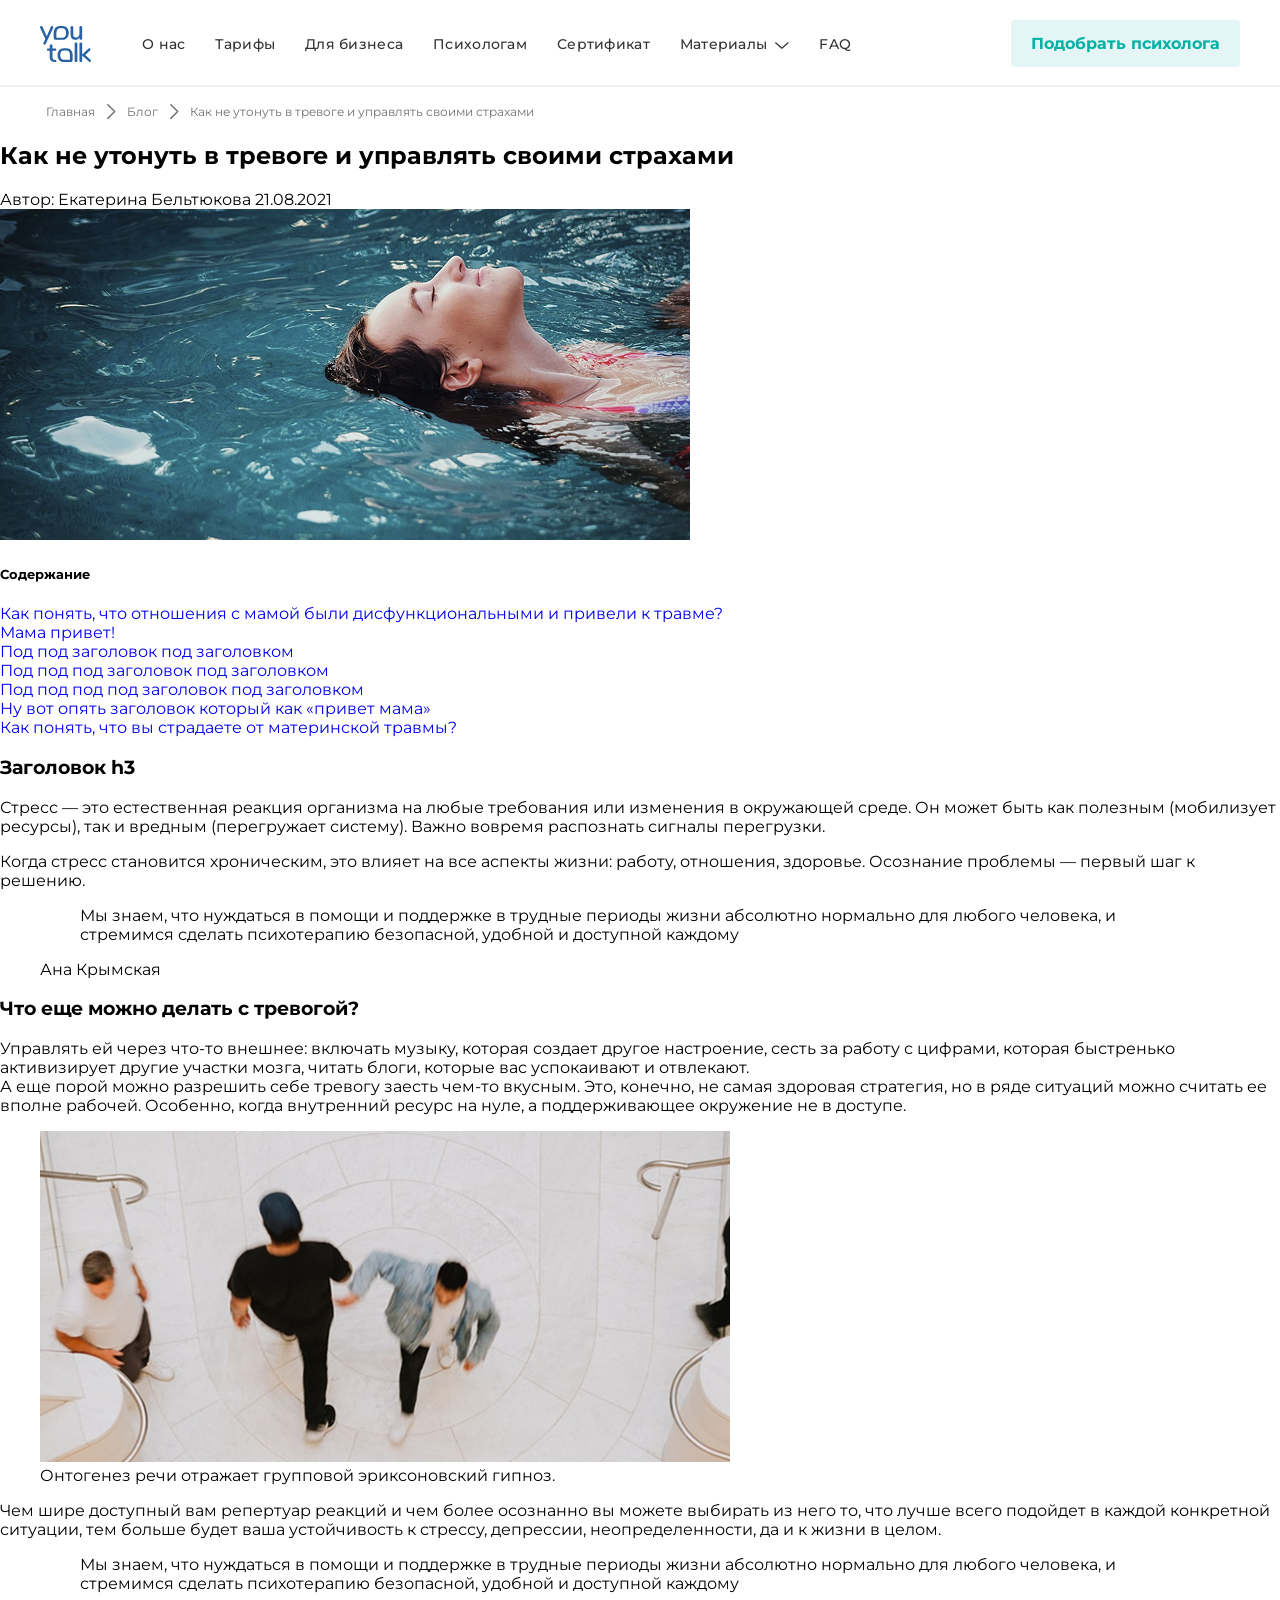
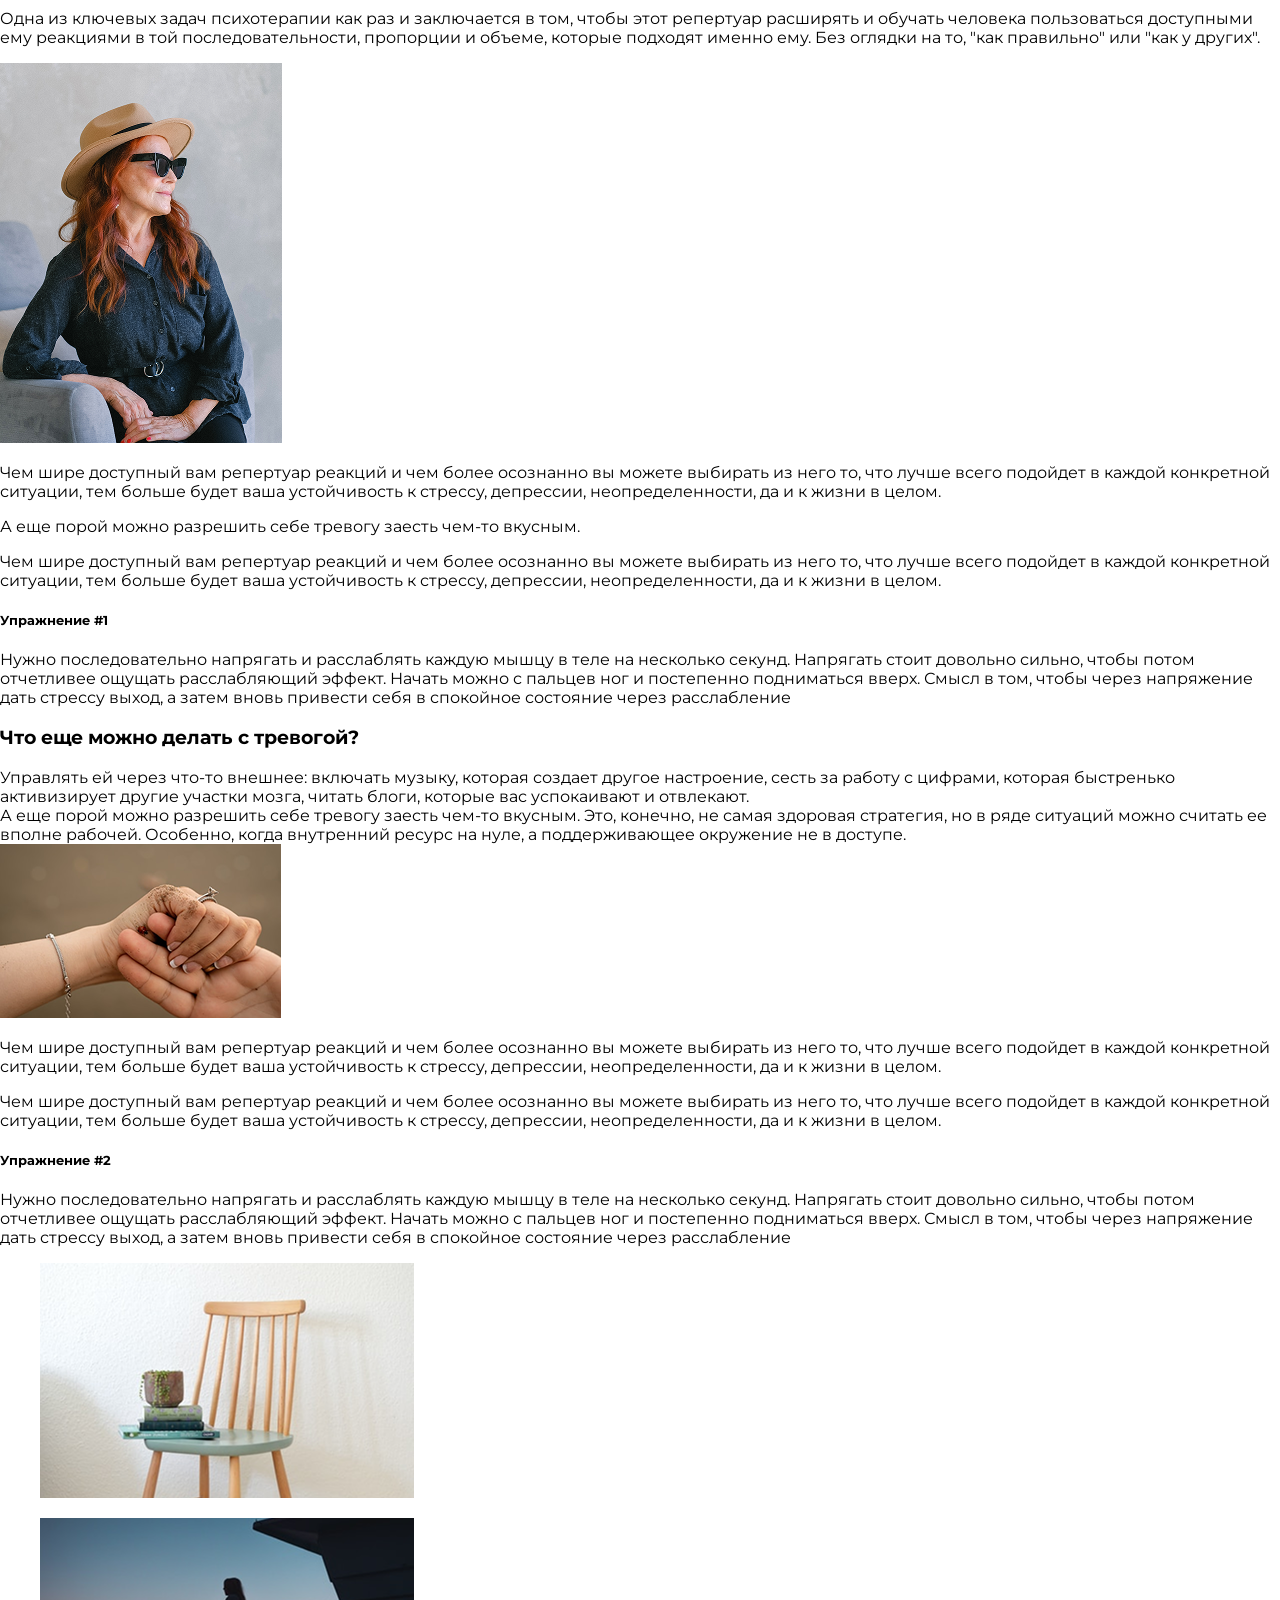
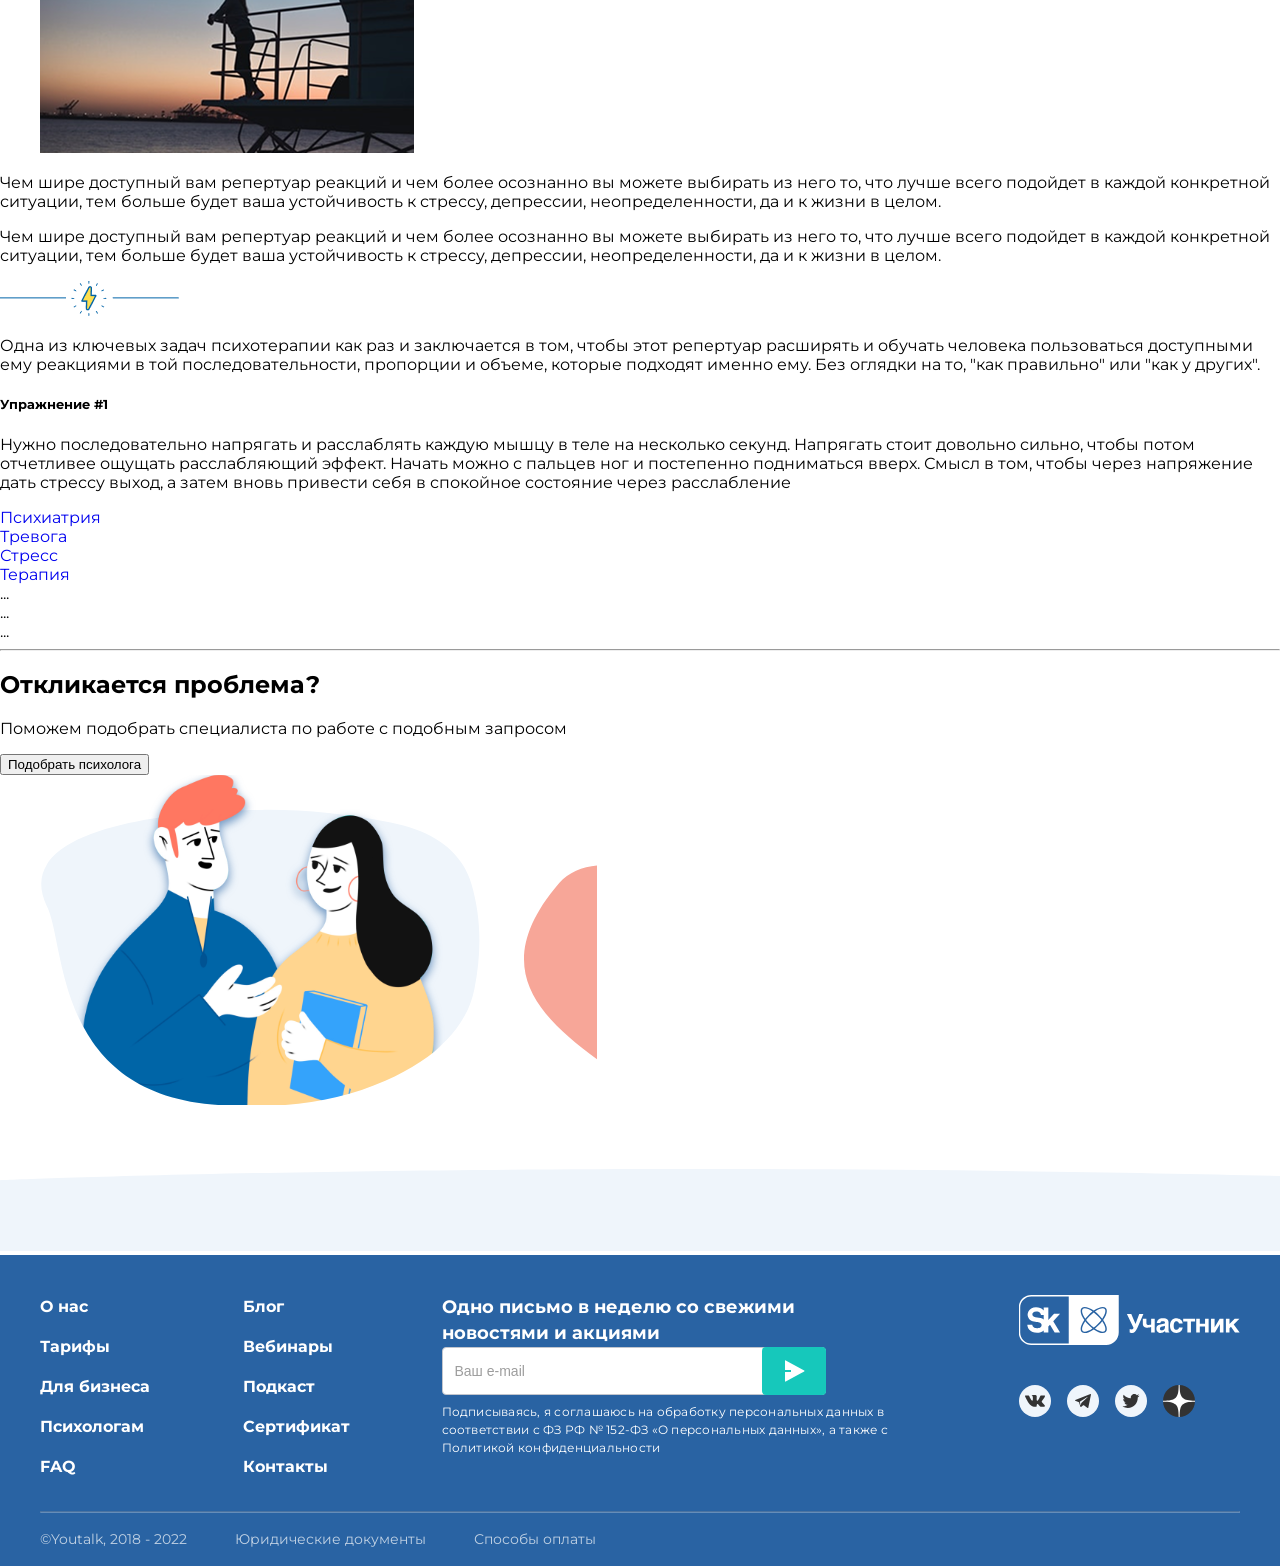
==== article.html @ c03eff0c "add article" ====
<!DOCTYPE html>
<html lang="en">

<head>
    <meta charset="UTF-8">
    <meta content="width=device-width, initial-scale=1, shrink-to-fit=no" name="viewport">
    <meta content="#000000" name="theme-color">
    <title>Статья - YouTalk</title>
    <link rel="icon" href="https://youtalk.ru/favicon-32x32.png?v=0e996bcaaea76d15b8c853ca0e115fd6" type="image/png">
    <link rel="stylesheet" href="styles.css">
    <link rel="preconnect" href="https://fonts.googleapis.com">
    <link rel="preconnect" href="https://fonts.gstatic.com" crossorigin>
    <link href="https://fonts.googleapis.com/css2?family=Montserrat:wght@400;500;600;700&family=Open+Sans:wght@400;600;700&display=swap" rel="stylesheet">
</head>

<body style="overflow: unset;">
    <header class="header">
        <div class="header__container container">
            <nav class="header__menu menu">
                <a href="#" class="header__logo">
                    <img src="images/logo.svg" alt="YouTalk" height="36" width="51">
                </a>

                <button class="header__burger" aria-label="Open menu">
                    <img src="images/burger.svg" alt="">
                </button>

                <ul class="header__menu-list">
                    <li class="header__menu-item">
                        <a href="#" class="header__menu-link">О нас</a>
                    </li>
                    <li class="header__menu-item">
                        <a href="#" class="header__menu-link">Тарифы</a>
                    </li>
                    <li class="header__menu-item">
                        <a href="#" class="header__menu-link">Для бизнеса</a>
                    </li>
                    <li class="header__menu-item">
                        <a href="#" class="header__menu-link">Психологам</a>
                    </li>
                    <li class="header__menu-item">
                        <a href="#" class="header__menu-link">Сертификат</a>
                    </li>
                    <li class="header__menu-item">
                        <a href="#" class="header__menu-link">
                            Материалы
                            <span class="header__menu-icon">
                                <img src="images/arrow.svg" width="14" height="14" alt="">
                            </span>
                        </a>
                    </li>
                    <li class="header__menu-item">
                        <a href="#" class="header__menu-link">FAQ</a>
                    </li>
                </ul>
                <a href="#" class="header__menu-btn btn">Подобрать психолога</a>
            </nav>
        </div>
    </header>

    <nav class="breadcrumb" aria-label="breadcrumb">
        <div class="breadcrumb__container container">
            <ol class="breadcrumb__list">
                <li class="breadcrumb__item">
                    <a href="/" class="breadcrumb__link">Главная</a>
                </li>
                <li class="breadcrumb__item">
                    <a href="/" class="breadcrumb__link">Блог</a>
                </li>
                <li class="breadcrumb__item breadcrumb__item--current">
                    <span class="breadcrumb__text" aria-current="page">Как не утонуть в тревоге и управлять своими страхами</span>
                </li>
            </ol>
        </div>
    </nav>

    <main class="page">
        <div class="page__layout">
            <article class="article">
                <div class="article__container">
                    <h1 class="article__title">Как не утонуть в тревоге и управлять своими страхами</h1>

                    <div class="article__meta">
                        <span class="article__author">Автор: Екатерина Бельтюкова</span>
                        <time class="article__date" datetime="2021-08-21">21.08.2021</time>
                    </div>

                    <div class="article__image">
                        <img src="images/swimmer_article.png" alt="Как не утонуть в тревоге и управлять своими страхами">
                    </div>

                    <nav class="article__contents">
                        <h5 class="article__contents-heading">Содержание</h5>

                        <ul class="article__contents-list">
                            <li class="article__contents-item">
                                <a href="#" class="article__contents-link">
                                    Как понять, что отношения с мамой были дисфункциональными и привели к травме?
                                </a>
                            </li>

                            <li class="article__contents-item">
                                <a href="#" class="article__contents-link">Мама привет!</a>

                                <ul class="article__contents-list article__contents-list--nested">
                                    <li class="article__contents-item">
                                        <a href="#" class="article__contents-link">Под под заголовок под заголовком</a>

                                        <ul class="article__contents-list article__contents-list--nested">
                                            <li class="article__contents-item">
                                                <a href="#" class="article__contents-link">Под под под заголовок под заголовком</a>

                                                <ul class="article__contents-list article__contents-list--nested">
                                                    <li class="article__contents-item">
                                                        <a href="#" class="article__contents-link">Под под под под заголовок под заголовком</a>
                                                    </li>
                                                </ul>
                                            </li>
                                        </ul>
                                    </li>
                                </ul>
                            </li>

                            <li class="article__contents-item">
                                <a href="#" class="article__contents-link">Ну вот опять заголовок который как «привет мама»</a>
                            </li>

                            <li class="article__contents-item">
                                <a href="#" class="article__contents-link">Как понять, что вы страдаете от материнской травмы?</a>
                            </li>
                        </ul>
                    </nav>

                    <h3 class="article__heading article__heading--level-3">Заголовок h3</h3>

                    <p>Стресс — это естественная реакция организма на любые требования или изменения в окружающей среде. Он может быть как полезным (мобилизует ресурсы), так и вредным (перегружает систему). Важно вовремя распознать сигналы перегрузки.</p>

                    <p>Когда стресс становится хроническим, это влияет на все аспекты жизни: работу, отношения, здоровье. Осознание проблемы — первый шаг к решению.</p>

                    <figure class="article__callout">
                        <blockquote class="article__callout-quote">Мы знаем, что нуждаться в помощи и поддержке в трудные периоды жизни абсолютно нормально для любого человека, и стремимся сделать психотерапию безопасной, удобной и доступной каждому</blockquote>
                        <figcaption class="article__callout-author">Ана Крымская</figcaption>
                    </figure>

                    <h3 class="article__heading article__heading--level-3">Что еще можно делать с тревогой?</h3>

                    <ul class="article__list">
                        <li class="article__item">
                            Управлять ей через что-то внешнее: включать музыку, которая создает другое настроение, сесть за работу с цифрами, которая быстренько активизирует другие участки мозга, читать блоги, которые вас успокаивают и отвлекают.
                        </li>
                        <li class="article__item">
                            А еще порой можно разрешить себе тревогу заесть чем-то вкусным. Это, конечно, не самая здоровая стратегия, но в ряде ситуаций можно считать ее вполне рабочей. Особенно, когда внутренний ресурс на нуле, а поддерживающее окружение не в доступе.
                        </li>
                    </ul>

                    <figure class="article__section-image">
                        <img src="images/men_article.png" alt="Практические техники">
                        <figcaption>Онтогенез речи отражает групповой эриксоновский гипноз.</figcaption>
                    </figure>

                    <p>Чем шире доступный вам репертуар реакций и чем более осознанно вы можете выбирать из него то, что лучше всего подойдет в каждой конкретной ситуации, тем больше будет ваша устойчивость к стрессу, депрессии, неопределенности, да и к жизни в целом.</p>

                    <figure class="article__callout article__callout--centered">
                        <blockquote class="article__callout-quote">Мы знаем, что нуждаться в помощи и поддержке в трудные периоды жизни абсолютно нормально для любого человека, и стремимся сделать психотерапию безопасной, удобной и доступной каждому</blockquote>
                    </figure>

                    <p>Одна из ключевых задач психотерапии как раз и заключается в том, чтобы этот репертуар расширять и обучать человека пользоваться доступными ему реакциями в той последовательности, пропорции и объеме, которые подходят именно ему. Без оглядки на то, "как правильно" или "как у других".</p>

                    <section class="article__media-layout">
                        <div class="article__media-layout-image">
                            <img src="images/woman-in-hat.png" alt="Что еще можно делать с тревогой?">
                        </div>

                        <div class="article__media-layout-content">
                            <p>Чем шире доступный вам репертуар реакций и чем более осознанно вы можете выбирать из него то, что лучше всего подойдет в каждой конкретной ситуации, тем больше будет ваша устойчивость к стрессу, депрессии, неопределенности, да и к жизни в целом.</p> 
                            <p>А еще порой можно разрешить себе тревогу заесть чем-то вкусным. </p>
                        </div>
                    </section>

                    <p>Чем шире доступный вам репертуар реакций и чем более осознанно вы можете выбирать из него то, что лучше всего подойдет в каждой конкретной ситуации, тем больше будет ваша устойчивость к стрессу, депрессии, неопределенности, да и к жизни в целом.</p>

                    <div class="article__exercise">
                        <h5 class="article__exercise-title">Упражнение #1</h5>
                        <p class="article__exercise-description">Нужно последовательно напрягать и расслаблять каждую мышцу в теле на несколько секунд. Напрягать стоит довольно сильно, чтобы потом отчетливее ощущать расслабляющий эффект. Начать можно с пальцев ног и постепенно подниматься вверх. Смысл в том, чтобы через напряжение дать стрессу выход, а затем вновь привести себя в спокойное состояние через расслабление</p>
                    </div>

                    <h3 class="article__heading article__heading--level-3">Что еще можно делать с тревогой?</h3>

                    <ul class="article__list">
                        <li class="article__item">
                            Управлять ей через что-то внешнее: включать музыку, которая создает другое настроение, сесть за работу с цифрами, которая быстренько активизирует другие участки мозга, читать блоги, которые вас успокаивают и отвлекают.
                        </li>
                        <li class="article__item">
                            А еще порой можно разрешить себе тревогу заесть чем-то вкусным. Это, конечно, не самая здоровая стратегия, но в ряде ситуаций можно считать ее вполне рабочей. Особенно, когда внутренний ресурс на нуле, а поддерживающее окружение не в доступе.
                        </li>
                    </ul>

                    <section class="article__media-layout">
                        <div class="article__media-layout-image">
                            <img src="images/hands.png" alt="Что еще можно делать с тревогой?">
                        </div>

                        <div class="article__media-layout-content">
                            <p>Чем шире доступный вам репертуар реакций и чем более осознанно вы можете выбирать из него то, что лучше всего подойдет в каждой конкретной ситуации, тем больше будет ваша устойчивость к стрессу, депрессии, неопределенности, да и к жизни в целом.</p> 
                        </div>
                    </section>

                    <p>Чем шире доступный вам репертуар реакций и чем более осознанно вы можете выбирать из него то, что лучше всего подойдет в каждой конкретной ситуации, тем больше будет ваша устойчивость к стрессу, депрессии, неопределенности, да и к жизни в целом.</p>

                    <div class="article__exercise">
                        <h5 class="article__exercise-title">Упражнение #2</h5>
                        <p class="article__exercise-description">Нужно последовательно напрягать и расслаблять каждую мышцу в теле на несколько секунд. Напрягать стоит довольно сильно, чтобы потом отчетливее ощущать расслабляющий эффект. Начать можно с пальцев ног и постепенно подниматься вверх. Смысл в том, чтобы через напряжение дать стрессу выход, а затем вновь привести себя в спокойное состояние через расслабление</p>
                    </div>

                    <section class="article__media-grid">
                        <div class="article__media-row">
                            <figure class="article__media-item">
                                <img src="images/chair.png" alt="">
                            </figure>

                            <figure class="article__media-item">
                                <img src="images/sunset.png" alt="">
                            </figure>
                        </div>

                        <div class="article__media-row">
                            <p class="article__media-item">
                                Чем шире доступный вам репертуар реакций и чем более осознанно вы можете выбирать из него то, что лучше всего подойдет в каждой конкретной ситуации, тем больше будет ваша устойчивость к стрессу, депрессии, неопределенности, да и к жизни в целом.
                            </p>

                            <p class="article__media-item">
                                Чем шире доступный вам репертуар реакций и чем более осознанно вы можете выбирать из него то, что лучше всего подойдет в каждой конкретной ситуации, тем больше будет ваша устойчивость к стрессу, депрессии, неопределенности, да и к жизни в целом.
                            </p>
                        </div>
                    </section>

                    <div class="article__custom-divider">
                        <img src="images/custom-divider.png" alt="divider">
                    </div>

                    <p>Одна из ключевых задач психотерапии как раз и заключается в том, чтобы этот репертуар расширять и обучать человека пользоваться доступными ему реакциями в той последовательности, пропорции и объеме, которые подходят именно ему. Без оглядки на то, "как правильно" или "как у других".</p>
                    
                    <div class="article__exercise">
                        <h5 class="article__exercise-title">Упражнение #1</h5>
                        <p class="article__exercise-description">Нужно последовательно напрягать и расслаблять каждую мышцу в теле на несколько секунд. Напрягать стоит довольно сильно, чтобы потом отчетливее ощущать расслабляющий эффект. Начать можно с пальцев ног и постепенно подниматься вверх. Смысл в том, чтобы через напряжение дать стрессу выход, а затем вновь привести себя в спокойное состояние через расслабление</p>
                    </div>

                    <ul class="article__tags">
                        <li class="article__tags-item">
                            <a href="#" class="article__tags-link">Психиатрия</a>
                        </li>

                        <li class="article__tags-item">
                            <a href="#" class="article__tags-link">Тревога</a>
                        </li>

                        <li class="article__tags-item">
                            <a href="#" class="article__tags-link">Стресс</a>
                        </li>

                        <li class="article__tags-item">
                            <a href="#" class="article__tags-link">Терапия</a>
                        </li>
                    </ul>
                </div>
            </article>
            <aside class="page__sidebar">
                <div class="page__sidebar-card">...</div>
                <div class="page__sidebar-card">...</div>
                <div class="page__sidebar-card">...</div>
            </aside>
        </div>

        <hr class="page__divider">

        <section class="page__find-help">
            <h1>Откликается проблема?</h1>
            <p>Поможем подобрать специалиста по работе с подобным запросом</p>
            <button class="page__find-help-btn">Подобрать психолога</button>
            <div class="page__find-help-image">
                <img src="images/help.svg" alt="Откликается проблема?">
                <img src="images/bean.svg" alt="Откликается проблема?">
            </div>
        </section>
    </main>

    <img src="images/vector.svg" alt="Откликается проблема?">

    <footer class="footer">
        <div class="footer__container container">
            <div class="footer__grid">
                <div class="footer__nav-links-flex">
                    <div class="footer__nav-col">
                        <a href="#" class="footer__nav-link">О нас</a>
                        <a href="#" class="footer__nav-link">Тарифы</a>
                        <a href="#" class="footer__nav-link">Для бизнеса</a>
                        <a href="#" class="footer__nav-link">Психологам</a>
                        <a href="#" class="footer__nav-link">FAQ</a>
                    </div>
                    <div class="footer__nav-col">
                        <a href="#" class="footer__nav-link">Блог</a>
                        <a href="#" class="footer__nav-link">Вебинары</a>
                        <a href="#" class="footer__nav-link">Подкаст</a>
                        <a href="#" class="footer__nav-link">Сертификат</a>
                        <a href="#" class="footer__nav-link">Контакты</a>
                    </div>
                </div>
                <div class="footer__subscribe-form">
                    <h4 class="footer__subscribe-description">Одно письмо в неделю со свежими новостями и акциями</h4>
                    <form action="#" class="footer__subscribe-field">
                        <input type="email" name="email" class="footer__subscribe-input" placeholder="Ваш e-mail">
                        <button class="footer__subscribe-btn">
                            <img src="images/envelope.svg" alt="" class="footer__subscribe-btn-logo">
                        </button>
                    </form>
                    <p class="footer__subscribe-disclaimer">
                        Подписываясь, я соглашаюсь на обработку персональных данных в соответствии с ФЗ РФ № 152-ФЗ «О
                        персональных данных», а также с Политикой конфиденциальности
                    </p>
                </div>
                <div class="footer__socials">
                    <a href="https://sk.ru" class="footer__socials-sk-link">
                        <div class="footer__socials-sk-img">
                        </div>
                    </a>
                    <ul class="footer__socials-list">
                        <li class="footer__socials-item">
                            <a href="#" class="footer__socials-link">
                                <img src="images/vk.svg" alt="VK">
                            </a>
                        </li>
                        <li class="footer__socials-item">
                            <a href="#" class="footer__socials-link">
                                <img src="images/tg.svg" alt="Telegram">
                            </a>
                        </li>
                        <li class="footer__socials-item">
                            <a href="#" class="footer__socials-link">
                                <img src="images/twitter.svg" alt="Twitter">
                            </a>
                        </li>
                        <li class="footer__socials-item">
                            <a href="#" class="footer__socials-link">
                                <img src="images/dzen.svg" alt="Dzen">
                            </a>
                        </li>
                    </ul>
                </div>
            </div>
            <hr class="footer__line">
            <div class="footer__underline">
                <div class="footer__underline-copyright">
                    <span>©Youtalk, 2018 - 2022</span>
                </div>
                <div class="footer__underline-juristic-documents">
                    <span>Юридические документы</span>
                </div>
                <div class="footer__underline-payment-methods">
                    <span>Способы оплаты</span>
                </div>
            </div>
        </div>
    </footer>

</body>

</html>
---- styles.css ----
:root {
    --header-btn-green-color: #03B2A5;
    --header-btn-light-green-color: #E3F5F5;
    --light-green-color: #16C8BB;
    --more-btn-green-color: #35B3A9;
    --blue-color: #2963A3;
    --text-color: #333333;
    --font-family: "Montserrat", sans-serif;
    --second-family: "Open Sans", sans-serif;
}

*,
*::after,
*::before {
    box-sizing: border-box;
}

body {
    margin: 0;
    font-family: var(--font-family);
}

main {
    padding-bottom: 60px;
}

a {
    text-decoration: none;
}

ol, ul {
    list-style-type: none;
}

label, ol, ul {
    margin: 0;
    padding: 0;
}

.container {
    max-width: 1200px;
    margin: 0 auto;
}

/* Header */

.header {
    width: 100%;
    padding: 20px 0;
    box-shadow: inset 0 -2px 0 0 #eff2f2;
}

.header__menu {
    display: flex;
    align-items: center;
}

.header__logo {
    display: flex;
    align-items: center;
    justify-content: center;
}

.header__burger {
    display: none;
    border: 0;
    background: none;
    padding: 0;
    cursor: pointer;
}

.header__menu-list {
    display: flex;
    align-items: center;
    gap: 30px;
    list-style: none;
    margin-left: 51px;
    padding: 0;
}

.header__menu-link {
    font-weight: 500;
    font-size: 14px;
    letter-spacing: 0.02em;
    line-height: 114%;
    color: var(--text-color);
    text-decoration: none;

    display: inline-flex;
    align-items: center;
    gap: 8px;
}

.header__menu-icon img {
    margin-top: 2px;
    display: block;
}

.header__menu-btn {
    border-radius: 4px;
    padding: 14px 20px;
    background-color: var(--header-btn-light-green-color);
    color: var(--header-btn-green-color);
    font-weight: 700;
    font-size: 16px;
    text-decoration: none;
    margin-left: auto;
}

@media screen and (max-width: 768px) {

    .container {
        padding: 0 20px;
    }

    .header__menu {
        justify-content: space-between;
        align-items: center;
    }

    .header__menu-list {
        display: none;
    }

    .header__menu-btn {
        display: none;
    }

    .header__burger {
        display: flex;
        flex-direction: column;
        justify-content: center;
        gap: 4px;

        width: 40px;
        height: 40px;

        padding: 0;
        border: none;
        background: transparent;
        cursor: pointer;
    }
}

/* Breadcrumbs */

.breadcrumb__list {
    display: flex;
    align-items: center;
    list-style: none;
    margin-top: 16px;
    margin-left: 6px;
    padding: 0;
}

.breadcrumb__item {
    display: flex;
    align-items: center;
}

.breadcrumb__item:not(:last-child)::after {
    content: "";
    width: 16px;
    height: 16px;
    margin: 0 8px;

    background-image: url("images/shevron-right.svg");
    background-repeat: no-repeat;
    background-position: center;
    background-size: contain;
}

.breadcrumb__item {
    font-family: var(--font-family);
    font-weight: 400;
    font-size: 12px;
    line-height: 18px;
    letter-spacing: 0.25pxs;
    text-align: center;
    color: rgba(51, 51, 51, 0.7);
}

.breadcrumb__item a {
    color: rgba(51, 51, 51, 0.7);
}

/* Materials Tags*/

.materials__title {
    font-family: var(--font-family);
    font-weight: 700;
    font-size: 48px;
    line-height: 117%;
    color: var(--text-color);
    margin-bottom: 32px;
}

.materials__tag-list {
    margin-bottom: 24px;
    display: flex;
    flex-wrap: wrap;
    gap: 8px;
}

.materials__tag {
    display: block;
    position: relative;
}

.materials__checkbox {
    width: 0px;
    height: 0px;
    opacity: 0;
    position: absolute;
    top: 0px;
    left: 0px;
}

.materials__label {
    padding: 6px 8px;
    height: 32px;
    display: flex;
    border: 1px solid #c1c5cd;
    border-radius: 24px;
    font-weight: 600;
    font-size: 14px;
    cursor: pointer;
    position: relative;
    text-align: left;
    align-items: center;
    white-space: nowrap;
    line-height: 143%;
    color: var(--text-color);

    gap: 4px;
}

.materials__checkbox:checked + .materials__label {
    border: 2px solid;
    border-color: var(--light-green-color);
}

/* Materials Article Cards */

.materials__article-cards {
    display: grid;
    grid-template-columns: repeat(6, 1fr);
    gap: 24px;
    margin-bottom: 56px;
}

.materials__article-card:nth-child(1),
.materials__article-card:nth-child(2) {
    grid-column: span 3;
    height: 499px;
}

.materials__article-card:nth-child(n + 3) {
    grid-column: span 2;
    height: 475px;
}

.materials__article-card {
    display: grid;
    grid-template-rows: 260px 1fr;
    position: relative;
    overflow: hidden;
    width: 100%;
    border: 1px solid rgb(222, 222, 222);
    border-radius: 16px;
}

.materials__article-card-tag-list {
    position: absolute;
    top: 8px;
    left: 8px;
    z-index: 1;
    display: flex;
    flex-direction: column;
    gap: 8px;
    margin: 0;
    padding: 0;
    list-style: none;
    align-items: flex-start;
}

.materials__article-card-tag-item {
    border: 1px solid #c1c5cd;
    border-radius: 24px;
    padding: 6px 8px;
    background: rgba(255, 255, 255, 0.7);
    font-weight: 600;
    font-size: 14px;
    line-height: 143%;
}

.materials__article-card-tag {
    display: flex;
    align-items: center;
    gap: 4px;
    color: var(--text-color);
}

.materials__article-card-image {
    width: 100%;
    height: 100%;
    overflow: hidden;
}

.materials__article-card-image img {
    display: block;
    width: 100%;
    height: 100%;
    object-fit: cover;
}

.materials__article-card-content {
    display: flex;
    flex-direction: column;

    padding: 16px;
    color: var(--text-color);
}

.materials__article-card-title {
    margin: 0;
    display: flex;
    flex-direction: column;
    margin-bottom: 4px;
    font-weight: 700;
    font-size: 18px;
    line-height: 144%;
}

.materials__article-card-author {
    font-weight: 400;
    font-size: 12px;
    line-height: 150%;
    letter-spacing: 0.02em;
    color: #494949;
    margin: 0;
    margin-bottom: 8px;
}

.materials__article-card-text {
    font-weight: 400;
    font-size: 14px;
    line-height: 143%;
    margin: 0;
    margin-bottom: 8px;
}

.materials__article-card-date {
    font-weight: 400;
    font-size: 12px;
    line-height: 150%;
    letter-spacing: 0.02em;
    color: #868686;
    margin: 0;
    margin-top: auto;
}

@media (max-width: 768px) {
    .materials__article-cards {
        grid-template-columns: repeat(2, 1fr);
        gap: 24px;
    }

    .materials__article-card {
        height: auto;
        min-height: 475px;
    }

    .materials__article-card:nth-child(1),
    .materials__article-card:nth-child(2) {
        height: 599px;
        grid-template-rows: 404px 1fr;
    }

    /* cards 1 and 2 occupy the whole row */
    .materials__article-card:nth-child(1),
    .materials__article-card:nth-child(2) {
        grid-column: 1 / -1;
    }

    /* cards 3+ occupy one column each */
    .materials__article-card:nth-child(n + 3) {
        grid-column: span 1;
    }
}

/* Materials Actions */

.materials__actions {
    display: flex;
    justify-content: center;
    margin-top: 56px;
    margin-bottom: 96px;
}

.materials__load-more {
    border-radius: 4px;
    padding: 12px 16px;
    width: 182px;
    height: 48px;
    background: var(--more-btn-green-color);
    font-weight: 700;
    font-size: 16px;
    font-family: inherit;
    line-height: 150%;
    text-align: center;
    color: #fff;
    border: none;
    cursor: pointer;
}

/* Footer */

.footer {
    padding-top: 40px;
    background: var(--blue-color);
    padding-bottom: 17px;
}

.footer__grid {
    grid-template-columns: auto auto auto;
    justify-content: space-between;
    align-items: start;
    display: flex;
    padding-bottom: 24px;
}

.footer__nav-links-flex {
    display: flex;
    gap: 93px;
    flex: 0 0 auto;
    width: 310px;
}

.footer__nav-col {
    display: flex;
    flex-direction: column;
    gap: 16px;
}

.footer__nav-link {
    font-weight: 700;
    font-size: 16px;
    line-height: 150%;
    color: #fff;
}

.footer__subscribe-form {
    flex: 0 0 486px;
}

.footer__subscribe-description {
    font-weight: 700;
    font-size: 18px;
    line-height: 144%;
    color: #fff;
    margin: 0;
    width: 356px;
}

.footer__subscribe-field {
    width: 384px;
    height: 48px;

    position: relative;
}

.footer__subscribe-input {
    width: 100%;
    height: 100%;

    padding: 0 56px 0 12px;

    border: 1px solid #c1c5cd;
    border-radius: 4px;

    outline: none;

    font-weight: 400;
    font-size: 14px;
    line-height: 143%;
    color: #9d9d9d;
}

.footer__subscribe-btn {
    position: absolute;
    right: 0;
    top: 0;

    width: 64px;
    height: 48px;

    border: none;
    border-radius: 4px;

    background: var(--light-green-color);

    display: flex;
    align-items: center;
    justify-content: center;

    cursor: pointer;
}

.footer__subscribe-input::placeholder {
    font-family: inherit;
    color: #9d9d9d;
    font-weight: 400;
    font-size: 14px;
    line-height: 143%;
    opacity: 1;
}

.footer__subscribe-disclaimer {
    margin-top: 8px;
    margin-bottom: 14px;
    font-weight: 400;
    font-size: 12px;
    line-height: 150%;
    letter-spacing: 0.02em;
    color: #fff;
}

.footer__socials {
    display: flex;
    flex-direction: column;
    gap: 40px;
    align-items: flex-start;
    flex: 0 0 auto;
}

.footer__socials-sk-img {
    width: 221px;   /* adjust to Figma */
    height: 50px;

    background-image: url("images/sk_1.svg");
    background-repeat: no-repeat;
    background-size: contain;
    background-position: center;
}

.footer__socials-list {
    display: flex;
    gap: 16px;
    list-style: none;
    padding: 0;
    margin: 0;
}

.footer__socials-link {
    display: flex;
    align-items: center;
    justify-content: center;
}

.footer__line {
    background: #9d9d9d;
    opacity: 0.3;
    height: 1px;
}

.footer__underline {
    display: flex;
    align-items: center;
    gap: 48px;
    margin-top: 16px;
}

/* Responsive Footer Layout */

@media (max-width: 768px) {
    .footer__grid {
        display: grid;

        grid-template-columns: 247px 1fr;
        grid-template-areas:
            "nav subscribe"
            "social .";

        column-gap: 31px;
        row-gap: 26px;

        align-items: start;
        padding-bottom: 27px;
    }

    .footer__nav-links-flex {
        grid-area: nav;
        width: 247px;
        gap: 30px;
    }

    .footer__subscribe-form {
        grid-area: subscribe;
        min-width: 0; /* prevents overflow */
    }

    .footer__socials {
        grid-area: social;
        width: 221px;
    }

    .footer__subscribe-description {
        width: auto;
    }

    .footer__subscribe-field {
        width: 100%;
        max-width: 384px; /* keep if Figma specifies it */
    }
}

.footer__underline span {
    font-weight: 400;
    font-size: 14px;
    line-height: 143%;
    color: #fff;
    opacity: 0.7;
}

/* Article Styles */
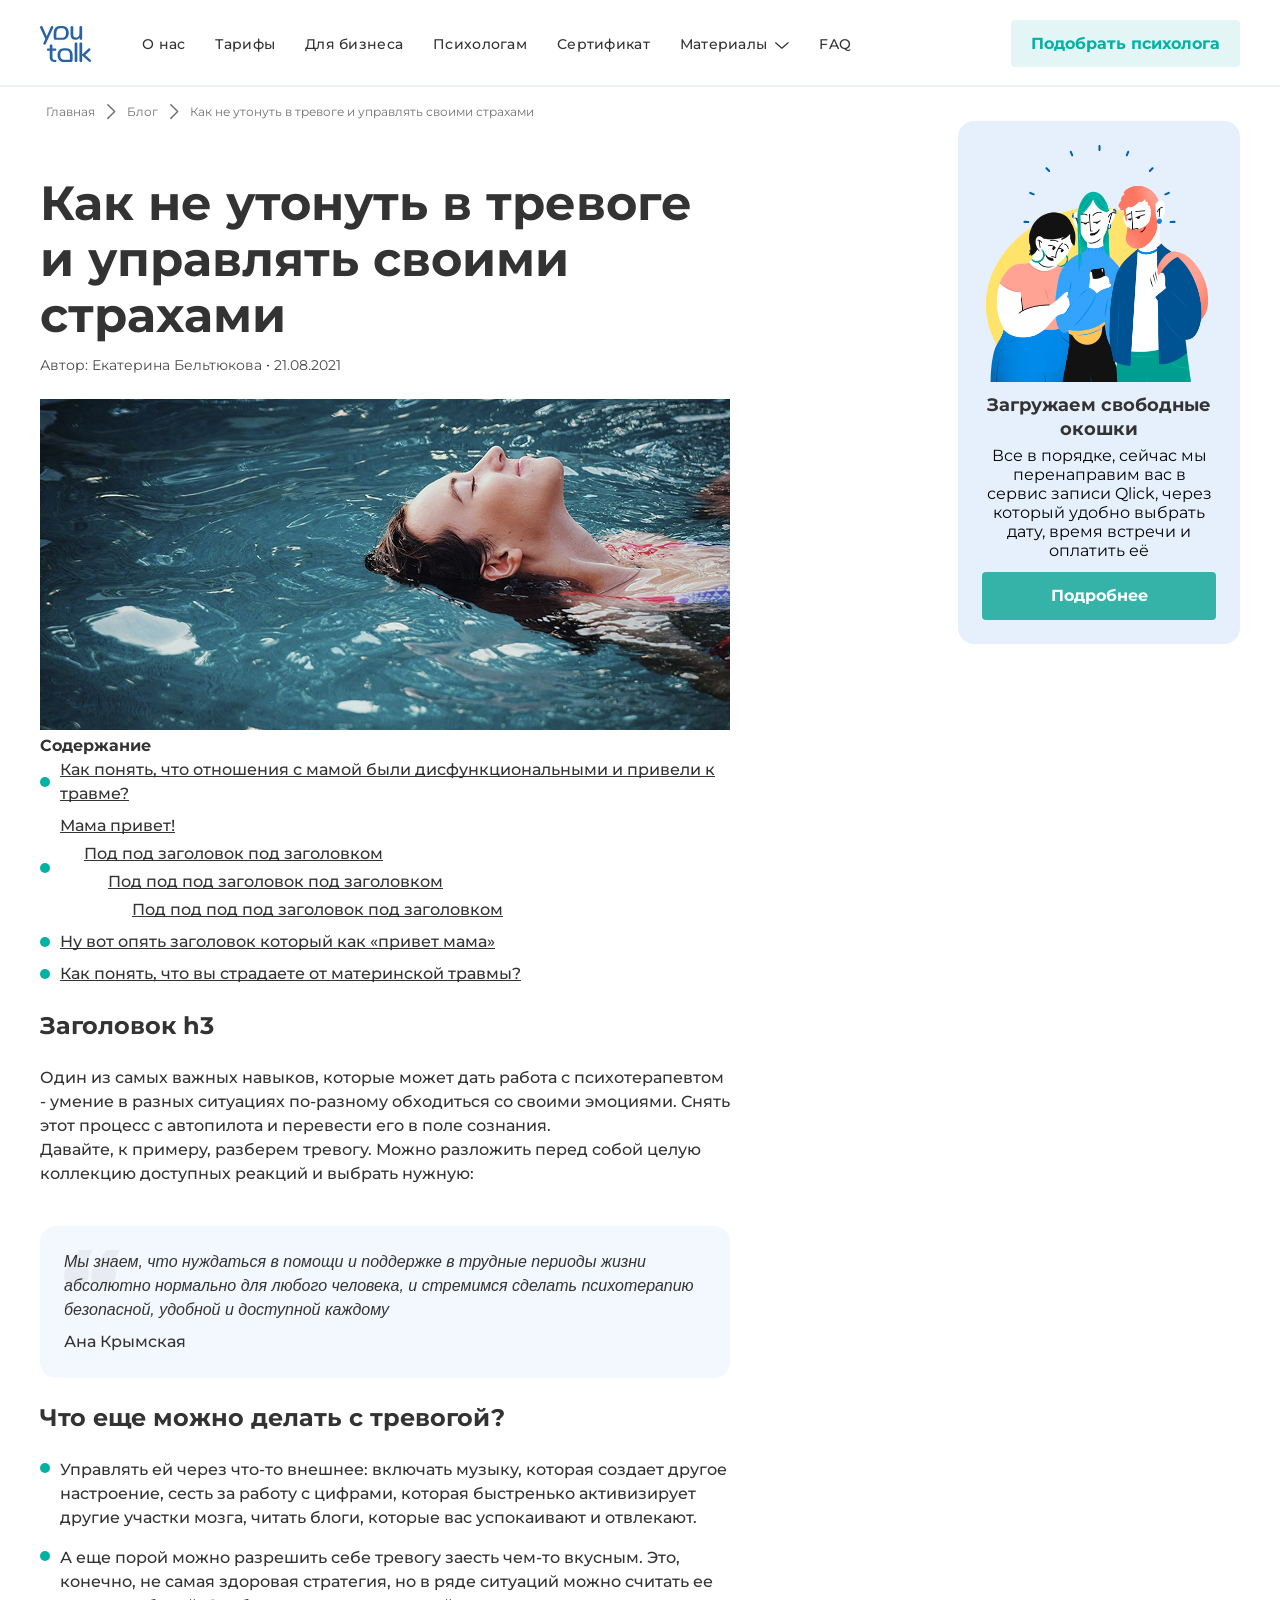
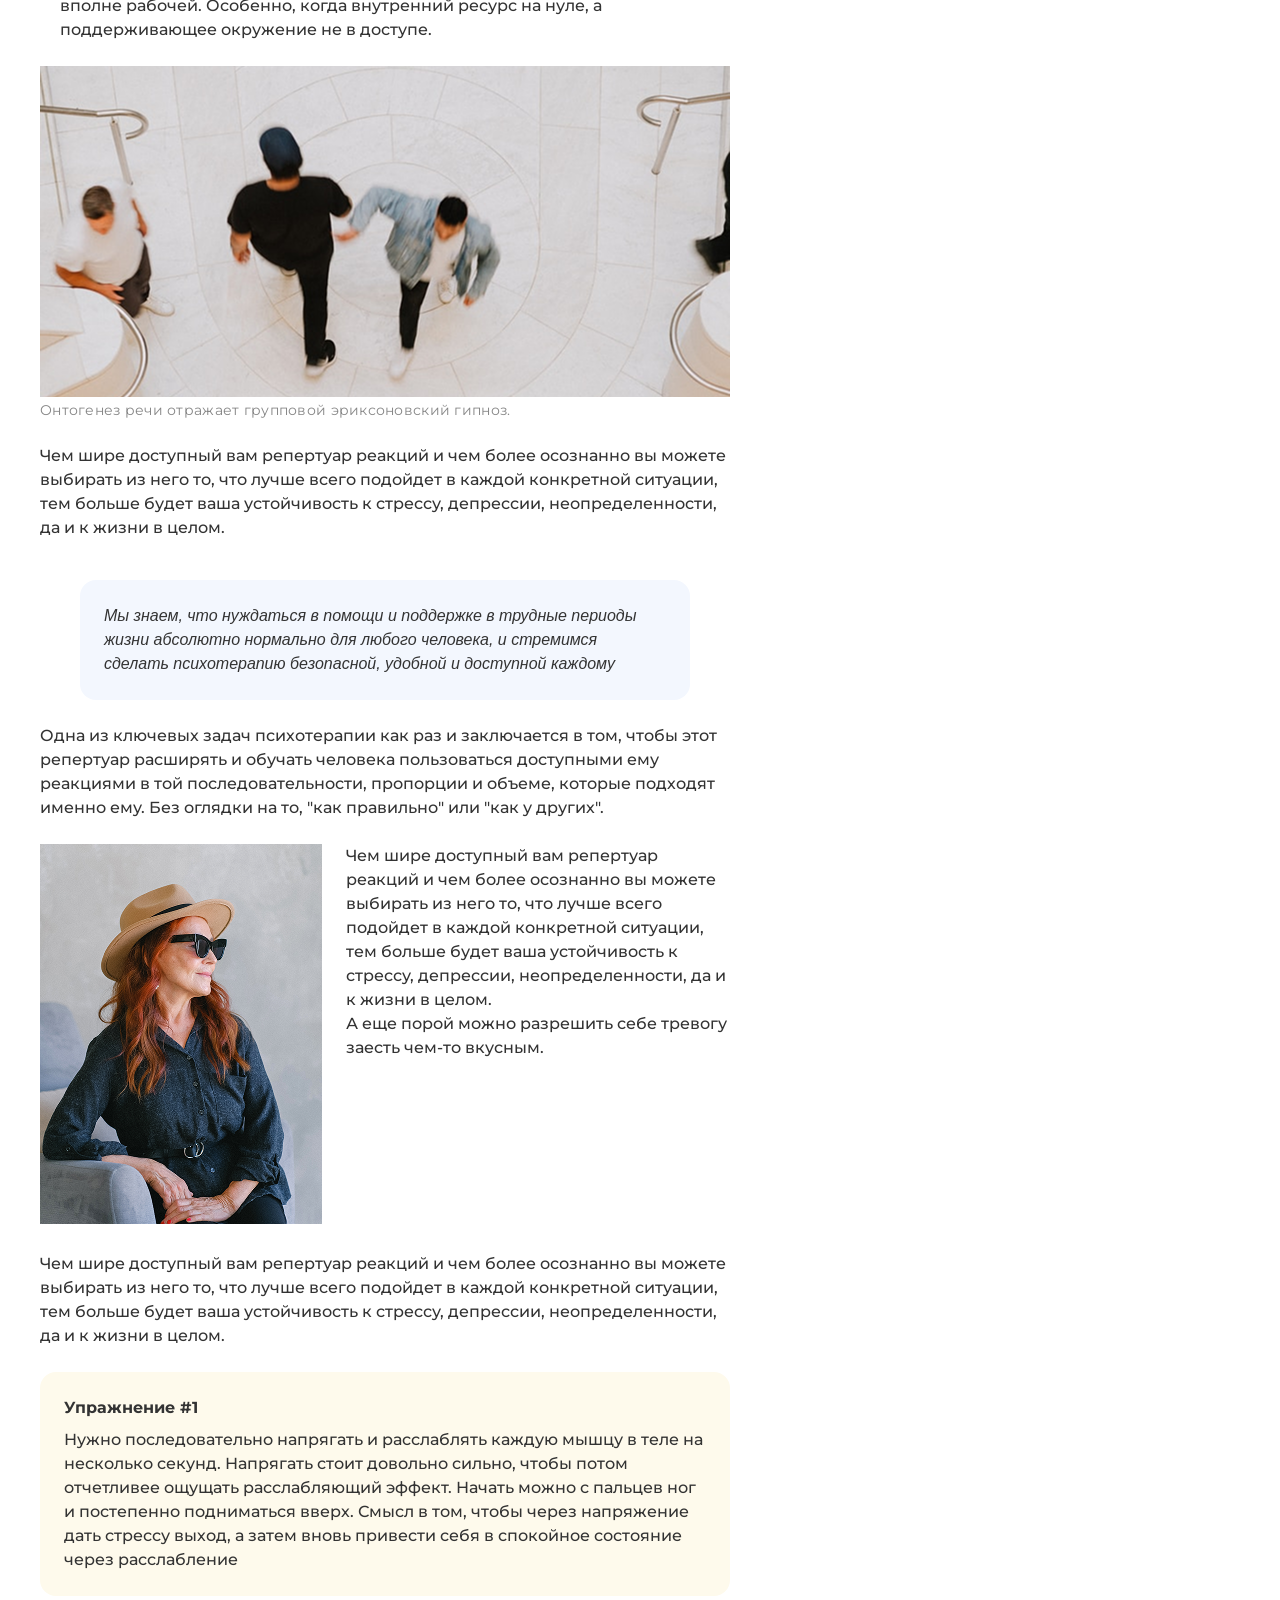
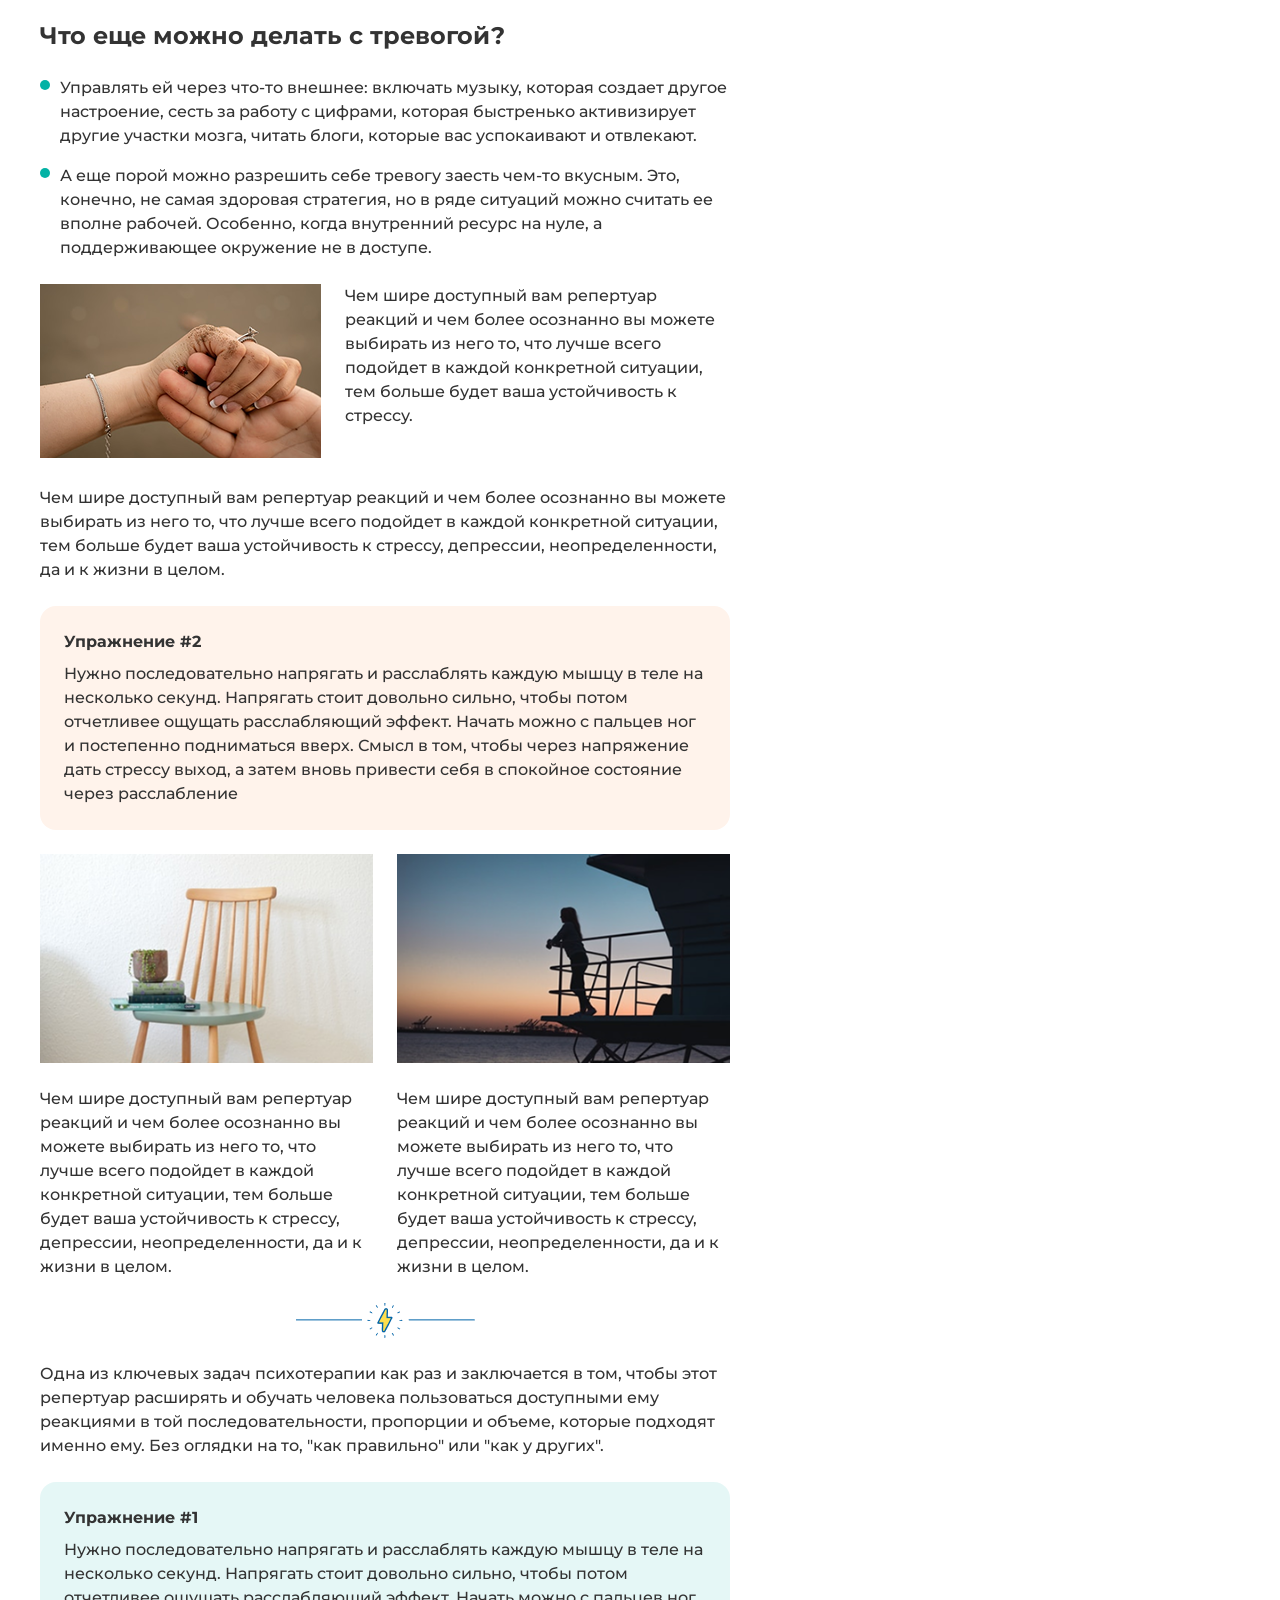
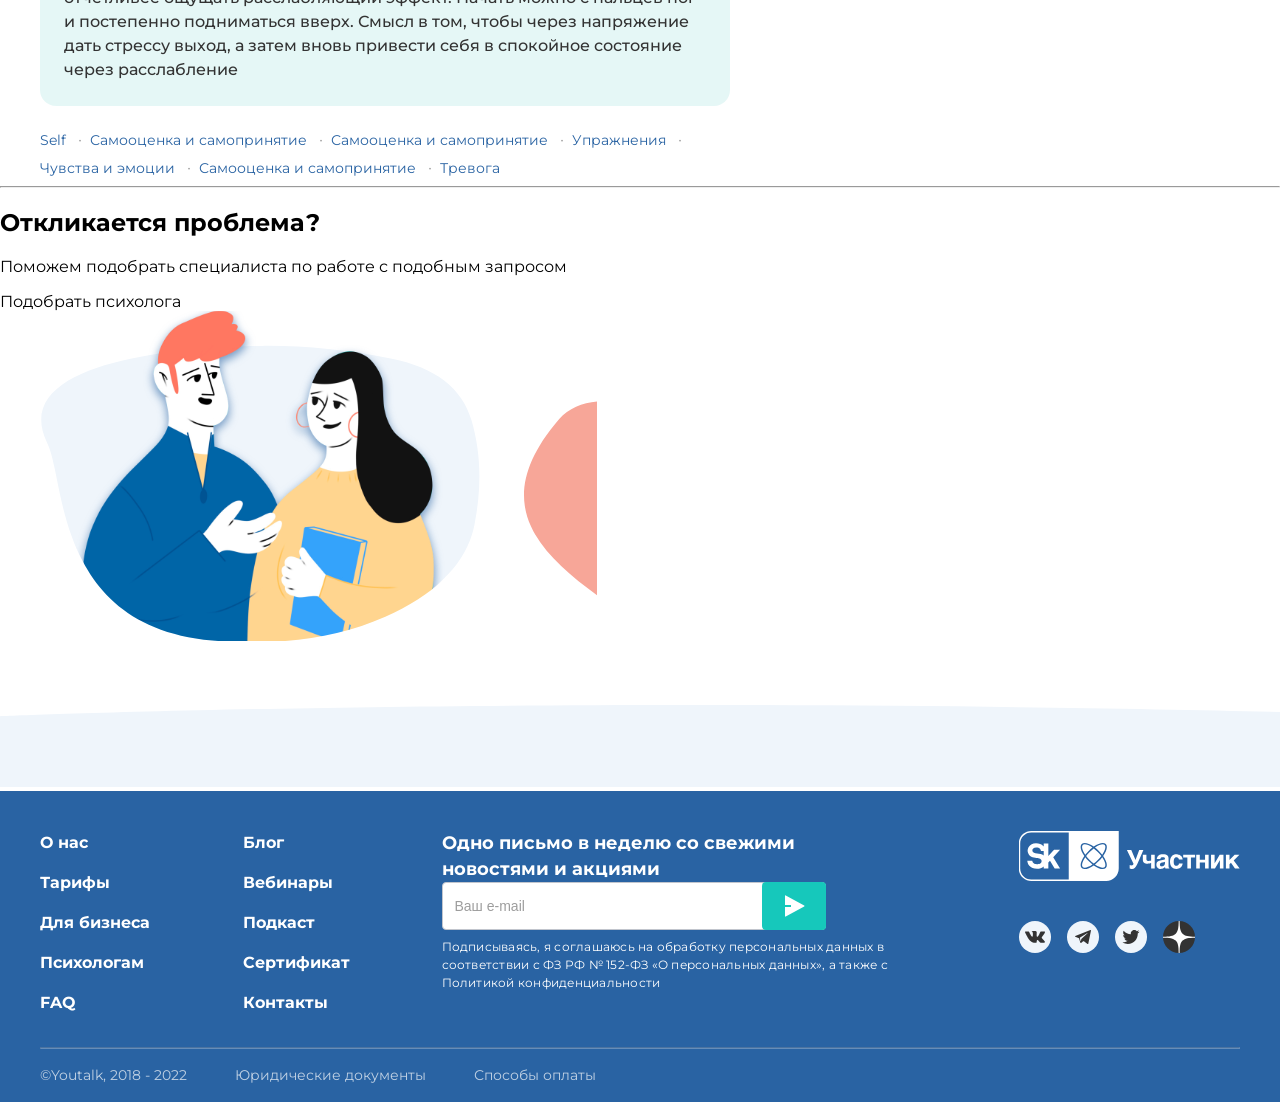
==== commit 82d1fbec: "add article styles" ====
--- a/article.html
+++ b/article.html
@@ -75,13 +75,14 @@
     </nav>
 
     <main class="page">
-        <div class="page__layout">
+        <div class="container page__layout">
             <article class="article">
                 <div class="article__container">
                     <h1 class="article__title">Как не утонуть в тревоге и управлять своими страхами</h1>
 
                     <div class="article__meta">
                         <span class="article__author">Автор: Екатерина Бельтюкова</span>
+                        <span class="article__meta-divider">·</span>
                         <time class="article__date" datetime="2021-08-21">21.08.2021</time>
                     </div>
 
@@ -103,15 +104,15 @@
                                 <a href="#" class="article__contents-link">Мама привет!</a>
 
                                 <ul class="article__contents-list article__contents-list--nested">
-                                    <li class="article__contents-item">
+                                    <li class="article__contents-item-nested">
                                         <a href="#" class="article__contents-link">Под под заголовок под заголовком</a>
 
                                         <ul class="article__contents-list article__contents-list--nested">
-                                            <li class="article__contents-item">
+                                            <li class="article__contents-item-nested">
                                                 <a href="#" class="article__contents-link">Под под под заголовок под заголовком</a>
 
                                                 <ul class="article__contents-list article__contents-list--nested">
-                                                    <li class="article__contents-item">
+                                                    <li class="article__contents-item-nested">
                                                         <a href="#" class="article__contents-link">Под под под под заголовок под заголовком</a>
                                                     </li>
                                                 </ul>
@@ -133,14 +134,14 @@
 
                     <h3 class="article__heading article__heading--level-3">Заголовок h3</h3>
 
-                    <p>Стресс — это естественная реакция организма на любые требования или изменения в окружающей среде. Он может быть как полезным (мобилизует ресурсы), так и вредным (перегружает систему). Важно вовремя распознать сигналы перегрузки.</p>
-
-                    <p>Когда стресс становится хроническим, это влияет на все аспекты жизни: работу, отношения, здоровье. Осознание проблемы — первый шаг к решению.</p>
-
-                    <figure class="article__callout">
-                        <blockquote class="article__callout-quote">Мы знаем, что нуждаться в помощи и поддержке в трудные периоды жизни абсолютно нормально для любого человека, и стремимся сделать психотерапию безопасной, удобной и доступной каждому</blockquote>
-                        <figcaption class="article__callout-author">Ана Крымская</figcaption>
-                    </figure>
+                    <p>Один из самых важных навыков, которые может дать работа с психотерапевтом - умение в разных ситуациях по-разному обходиться со своими эмоциями.  Снять этот процесс с автопилота и перевести его в поле сознания.</p>
+                    <p>Давайте, к примеру, разберем тревогу. Можно разложить перед собой целую коллекцию доступных реакций и выбрать нужную:</p>
+
+                    <div class="article__callout">
+                        <img src="images/quotes.svg" alt="quotes" class="article__callout-icon">
+                        <p class="article__callout-quote">Мы знаем, что нуждаться в помощи и поддержке в трудные периоды жизни абсолютно нормально для любого человека, и стремимся сделать психотерапию безопасной, удобной и доступной каждому</p>
+                        <p class="article__callout-author">Ана Крымская</p>
+                    </div>
 
                     <h3 class="article__heading article__heading--level-3">Что еще можно делать с тревогой?</h3>
 
@@ -201,37 +202,33 @@
                         </div>
 
                         <div class="article__media-layout-content">
-                            <p>Чем шире доступный вам репертуар реакций и чем более осознанно вы можете выбирать из него то, что лучше всего подойдет в каждой конкретной ситуации, тем больше будет ваша устойчивость к стрессу, депрессии, неопределенности, да и к жизни в целом.</p> 
+                            <p>Чем шире доступный вам репертуар реакций и чем более осознанно вы можете выбирать из него то, что лучше всего подойдет в каждой конкретной ситуации, тем больше будет ваша устойчивость к стрессу.</p> 
                         </div>
                     </section>
 
                     <p>Чем шире доступный вам репертуар реакций и чем более осознанно вы можете выбирать из него то, что лучше всего подойдет в каждой конкретной ситуации, тем больше будет ваша устойчивость к стрессу, депрессии, неопределенности, да и к жизни в целом.</p>
 
-                    <div class="article__exercise">
+                    <div class="article__exercise article__exercise--theme-peach">
                         <h5 class="article__exercise-title">Упражнение #2</h5>
                         <p class="article__exercise-description">Нужно последовательно напрягать и расслаблять каждую мышцу в теле на несколько секунд. Напрягать стоит довольно сильно, чтобы потом отчетливее ощущать расслабляющий эффект. Начать можно с пальцев ног и постепенно подниматься вверх. Смысл в том, чтобы через напряжение дать стрессу выход, а затем вновь привести себя в спокойное состояние через расслабление</p>
                     </div>
 
                     <section class="article__media-grid">
-                        <div class="article__media-row">
-                            <figure class="article__media-item">
-                                <img src="images/chair.png" alt="">
-                            </figure>
-
-                            <figure class="article__media-item">
-                                <img src="images/sunset.png" alt="">
-                            </figure>
-                        </div>
-
-                        <div class="article__media-row">
-                            <p class="article__media-item">
-                                Чем шире доступный вам репертуар реакций и чем более осознанно вы можете выбирать из него то, что лучше всего подойдет в каждой конкретной ситуации, тем больше будет ваша устойчивость к стрессу, депрессии, неопределенности, да и к жизни в целом.
-                            </p>
-
-                            <p class="article__media-item">
-                                Чем шире доступный вам репертуар реакций и чем более осознанно вы можете выбирать из него то, что лучше всего подойдет в каждой конкретной ситуации, тем больше будет ваша устойчивость к стрессу, депрессии, неопределенности, да и к жизни в целом.
-                            </p>
-                        </div>
+                        <figure class="article__media-item">
+                            <img src="images/chair.png" alt="">
+                        </figure>
+
+                        <figure class="article__media-item">
+                            <img src="images/sunset.png" alt="">
+                        </figure>
+
+                        <p class="article__media-item">
+                            Чем шире доступный вам репертуар реакций и чем более осознанно вы можете выбирать из него то, что лучше всего подойдет в каждой конкретной ситуации, тем больше будет ваша устойчивость к стрессу, депрессии, неопределенности, да и к жизни в целом.
+                        </p>
+
+                        <p class="article__media-item">
+                            Чем шире доступный вам репертуар реакций и чем более осознанно вы можете выбирать из него то, что лучше всего подойдет в каждой конкретной ситуации, тем больше будет ваша устойчивость к стрессу, депрессии, неопределенности, да и к жизни в целом.
+                        </p>
                     </section>
 
                     <div class="article__custom-divider">
@@ -240,34 +237,52 @@
 
                     <p>Одна из ключевых задач психотерапии как раз и заключается в том, чтобы этот репертуар расширять и обучать человека пользоваться доступными ему реакциями в той последовательности, пропорции и объеме, которые подходят именно ему. Без оглядки на то, "как правильно" или "как у других".</p>
                     
-                    <div class="article__exercise">
+                    <div class="article__exercise article__exercise--theme-green">
                         <h5 class="article__exercise-title">Упражнение #1</h5>
                         <p class="article__exercise-description">Нужно последовательно напрягать и расслаблять каждую мышцу в теле на несколько секунд. Напрягать стоит довольно сильно, чтобы потом отчетливее ощущать расслабляющий эффект. Начать можно с пальцев ног и постепенно подниматься вверх. Смысл в том, чтобы через напряжение дать стрессу выход, а затем вновь привести себя в спокойное состояние через расслабление</p>
                     </div>
 
                     <ul class="article__tags">
                         <li class="article__tags-item">
-                            <a href="#" class="article__tags-link">Психиатрия</a>
+                            <a href="#" class="article__tags-link">Self</a>
+                        </li>
+
+                        <li class="article__tags-item">
+                            <a href="#" class="article__tags-link">Самооценка и самопринятие</a>
+                        </li>
+
+                        <li class="article__tags-item">
+                            <a href="#" class="article__tags-link">Самооценка и самопринятие</a>
+                        </li>
+
+                        <li class="article__tags-item">
+                            <a href="#" class="article__tags-link">Упражнения</a>
+                        </li>
+
+                        <li class="article__tags-item">
+                            <a href="#" class="article__tags-link">Чувства и эмоции</a>
+                        </li>
+
+                        <li class="article__tags-item">
+                            <a href="#" class="article__tags-link">Самооценка и самопринятие</a>
                         </li>
 
                         <li class="article__tags-item">
                             <a href="#" class="article__tags-link">Тревога</a>
-                        </li>
-
-                        <li class="article__tags-item">
-                            <a href="#" class="article__tags-link">Стресс</a>
-                        </li>
-
-                        <li class="article__tags-item">
-                            <a href="#" class="article__tags-link">Терапия</a>
                         </li>
                     </ul>
                 </div>
             </article>
             <aside class="page__sidebar">
-                <div class="page__sidebar-card">...</div>
-                <div class="page__sidebar-card">...</div>
-                <div class="page__sidebar-card">...</div>
+                <div class="page__appointment">
+                    <img class="page__appointment-image" src="images/loading-image.svg" alt="Загружаем свободные окошки"></img>
+                    <div class="page__appointment-description">
+                        <h5 class="page__appointment-heading">Загружаем свободные окошки</h5>
+                        <p class="page__appointment-content">Все в порядке, сейчас мы перенаправим вас в сервис записи Qlick, через который удобно выбрать дату, время встречи и оплатить её</p>
+                    </div>
+                    <button class="page__appointment-btn">Подробнее</button>
+                </div>
+                
             </aside>
         </div>
 
--- a/styles.css
+++ b/styles.css
@@ -37,6 +37,15 @@
     padding: 0;
 }
 
+button {
+    border: none;
+    background: none;
+    padding: 0;
+    margin: 0;
+    font: inherit;
+    color: inherit;
+}
+
 .container {
     max-width: 1200px;
     margin: 0 auto;
@@ -625,3 +634,335 @@
 
 /* Article Styles */
 
+.page__layout {
+    max-width: 1200px;
+    margin: 0 auto;
+    display: grid;
+    grid-template-columns: 690px 1fr;
+    column-gap: 40px;
+    align-items: start;
+}
+
+.article__container {
+    max-width: 690px;
+    margin: 0 auto;
+}
+
+.article p {
+    margin: 0;
+    font-weight: 500;
+    font-size: 16px;
+    line-height: 150%;
+    color: var(--text-color);
+}
+
+.article h5 {
+    margin: 0;
+    font-weight: 700;
+    font-size: 16px;
+    line-height: 150%;
+    color: var(--text-color);
+}
+
+.article__title {
+    margin: 0;
+    margin-bottom: 12px;
+    margin-top: 54px
+}
+
+.article__meta {
+    gap: 8px;
+    margin-bottom: 24px;
+}
+
+.article__title {
+    font-weight: 700;
+    font-size: 48px;
+    line-height: 117%;
+    color: var(--text-color);
+}
+
+.article__author {
+    font-weight: 400;
+    font-size: 14px;
+    line-height: 143%;
+    color: #494949;
+}
+
+.article__date {
+    font-weight: 400;
+    font-size: 14px;
+    line-height: 143%;
+    color: #494949;
+}
+
+.article__contents {
+    margin-bottom: 24px;
+}
+
+.article__contents-heading {
+    font-weight: 700;
+    font-size: 16px;
+    line-height: 150%;
+    color: var(--text-color);
+}
+
+.article__contents-item {
+    position: relative;
+    padding-left: 20px;
+}
+
+.article__contents-list {
+    display: flex;
+    flex-direction: column;
+    gap: 8px;
+}
+
+.article__contents-list--nested {
+    margin-top: 4px;
+    padding-left: 24px;
+}
+
+.article__contents-item::before {
+    content: "";
+    position: absolute;
+    left: 0;
+    top: 50%;
+    transform: translateY(-50%);
+
+    width: 10px;
+    height: 10px;
+
+    background: url("images/Ellipse.svg") no-repeat center;
+    background-size: contain;
+}
+
+.article__contents-link {
+    font-weight: 500;
+    font-size: 16px;
+    line-height: 150%;
+    text-decoration: underline;
+    text-decoration-skip-ink: none;
+    color: var(--text-color);
+}
+
+.article__heading--level-3 {
+    margin: 0;
+    font-weight: 700;
+    font-size: 24px;
+    line-height: 133%;
+    color: var(--text-color);
+    margin-bottom: 24px;
+}
+
+.article__callout {
+    margin-top: 40px;
+    margin-bottom: 24px;
+    border-radius: 16px;
+    padding: 24px;
+    background: #f3f7fe;
+    display: flex;
+    flex-direction: column;
+    gap: 8px;
+    position: relative;
+}
+
+.article__callout-icon {
+    position: absolute;
+    top: 24px;
+    left: 24px;
+    width: "56";
+    height: "36"
+}
+
+.article__callout-quote {
+    margin: 0;
+    font-style: italic;
+    font-weight: 400;
+    font-size: 16px;
+    line-height: 150%;
+    color: var(--text-color);
+}
+
+.article__callout-author {
+    margin: 0;
+    font-weight: 700;
+    font-size: 16px;
+    line-height: 150%;
+    color: var(--text-color);
+}
+
+.article__list {
+    display: flex;
+    flex-direction: column;
+    gap: 16px;
+    margin-bottom: 24px;
+}
+
+.article__item {
+    position: relative;
+    padding-left: 20px;
+    font-weight: 500;
+    font-size: 16px;
+    line-height: 150%;
+    color: var(--text-color);
+}
+
+.article__item::before {
+    content: "";
+    position: absolute;
+    left: 0;
+    top: 0.3em;
+
+    width: 10px;
+    height: 10px;
+
+    background: url("images/Ellipse.svg") no-repeat center;
+    background-size: contain;
+}
+
+.article__section-image {
+    margin-left: 0;
+    margin-right: 0;
+    margin-bottom: 24px;
+    font-weight: 400;
+    font-size: 14px;
+    line-height: 130%;
+    letter-spacing: 0.02em;
+    color: #868686;
+}
+
+.article__media-layout {
+    margin-top: 24px;
+    margin-bottom: 24px;
+    display: grid;
+    grid-template-columns: auto 1fr;
+    column-gap: 24px;
+    align-items: start;
+}
+
+.article__exercise {
+    margin-top: 24px;
+    margin-bottom: 24px;
+    border-radius: 16px;
+    padding: 24px;
+    background: #fefaec;
+    display: flex;
+    flex-direction: column;
+    gap: 8px;
+}
+
+.article__media-layout-content {
+    font-weight: 500;
+    font-size: 16px;
+    line-height: 150%;
+}
+
+.article__exercise--theme-peach {
+    background: #fff3eb;
+}
+
+.article__media-grid {
+    display: grid;
+    grid-template-columns: repeat(2, 1fr);
+    gap: 24px;
+    align-items: start;
+}
+
+.article__media-item img {
+    display: block;
+    width: 100%;
+    height: auto;
+}
+
+.article__media-item {
+    margin: 0;
+}
+
+.article__custom-divider {
+    display: flex;
+    justify-content: center;
+    margin: 24px 0;
+}
+
+.article__exercise--theme-green {
+    background: rgba(3, 178, 165, 0.1);
+}
+
+.article__tags-item:not(:last-child)::after {
+    content: "·";
+    margin-left: 8px;
+    color: #999;
+}
+
+.article__tags {
+    display: flex;
+    flex-wrap: wrap;
+    gap: 8px;
+    list-style: none;
+    padding: 0;
+    margin: 0;
+}
+
+.article__tags-link {
+    font-weight: 400;
+    font-size: 14px;
+    line-height: 143%;
+    color: #2963a3;
+}
+
+/* Sidebar */
+
+.page__sidebar {
+    display: flex;
+    flex-direction: column;
+    align-items: flex-end;
+}
+
+.page__appointment {
+    border-radius: 16px;
+    overflow: hidden;
+    width: 282px;
+    background: #e6f0fd;
+    padding: 24px;
+    text-align: center;
+    display: flex;
+    flex-direction: column;
+    gap: 12px;
+    
+}
+
+.page__appointment-description {
+    display: flex;
+    flex-direction: column;
+    gap: 4px;
+}
+
+.page__appointment-heading {
+    font-weight: 700;
+    font-size: 18px;
+    line-height: 133%;
+    color: var(--text-color);
+}
+
+.page__appointment-heading,
+.page__appointment-content {
+    margin: 0;
+}
+
+.page__appointment-image {
+    width: 100%;
+    display: block;
+}
+
+.page__appointment-btn {
+    border-radius: 4px;
+    padding: 12px 16px;
+    background: #35b3a9;
+    font-weight: 700;
+    font-size: 16px;
+    line-height: 150%;
+    color: #fff;
+}
+
+
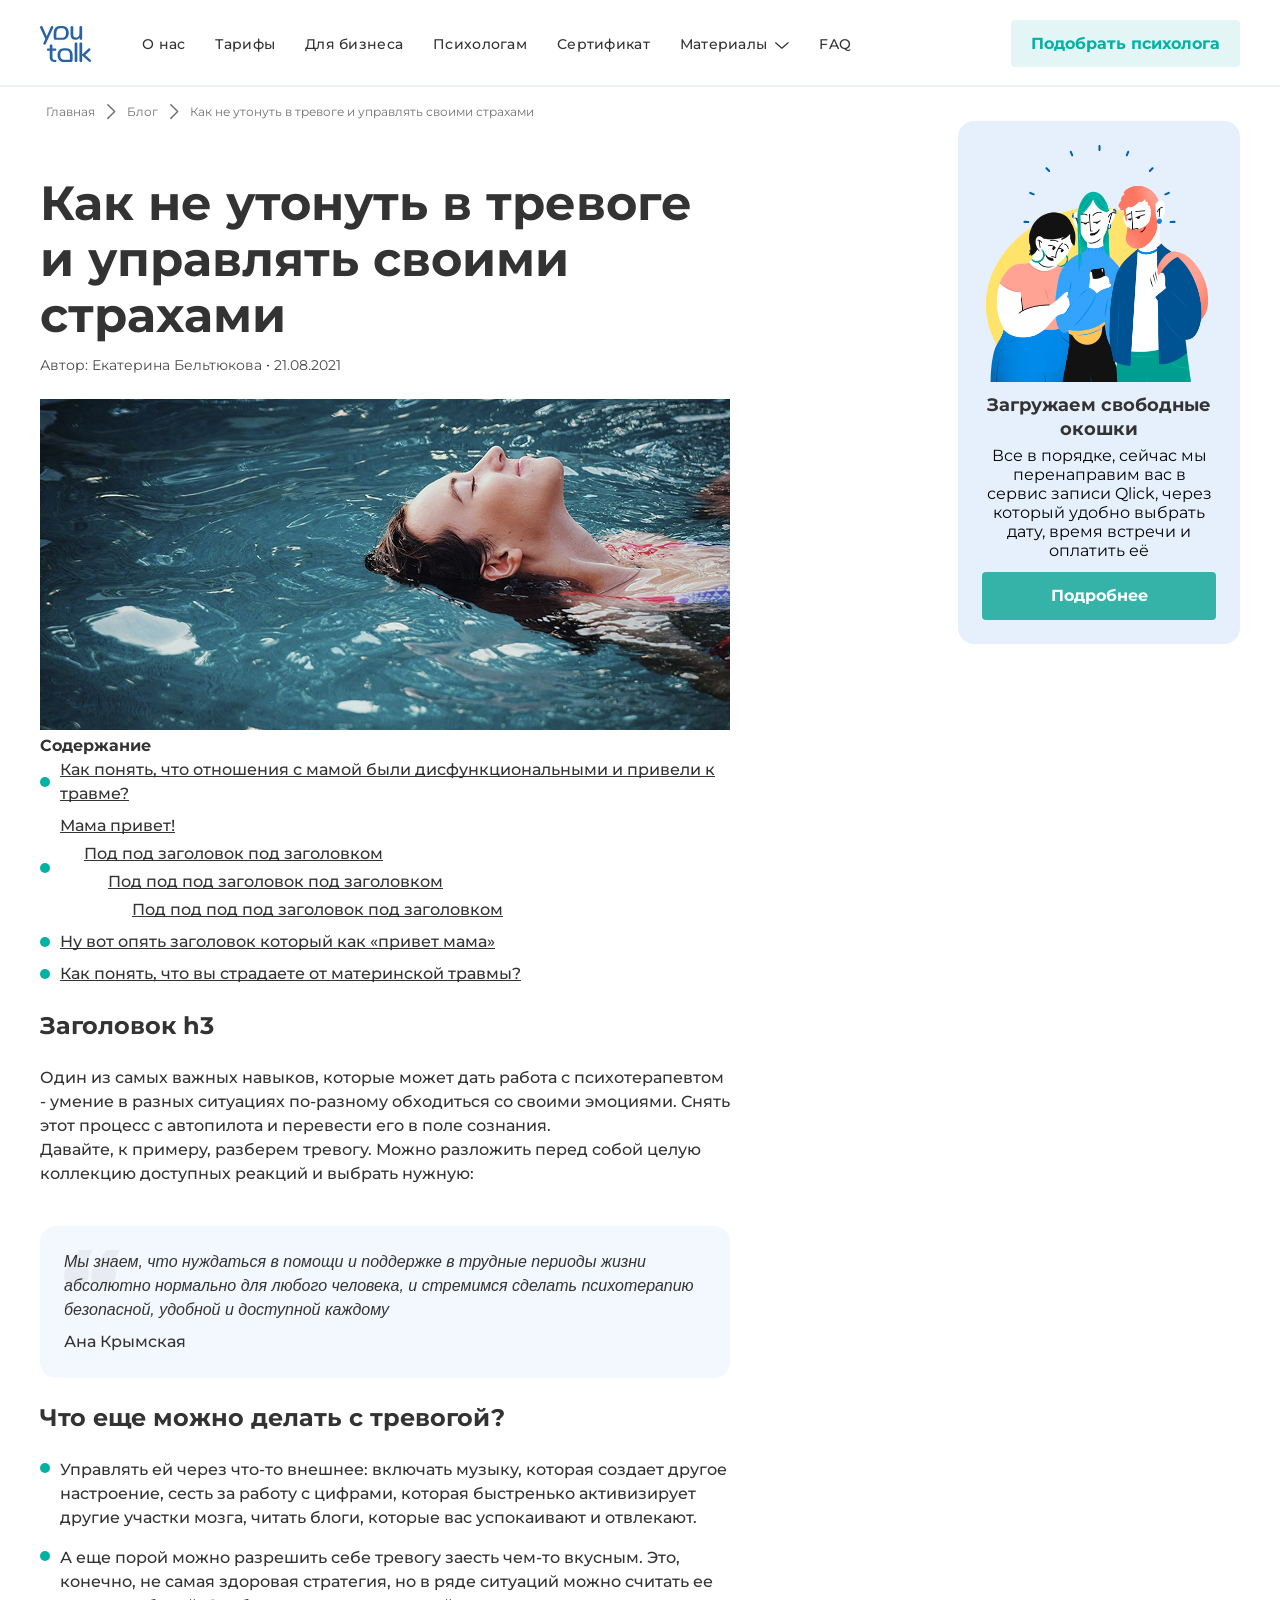
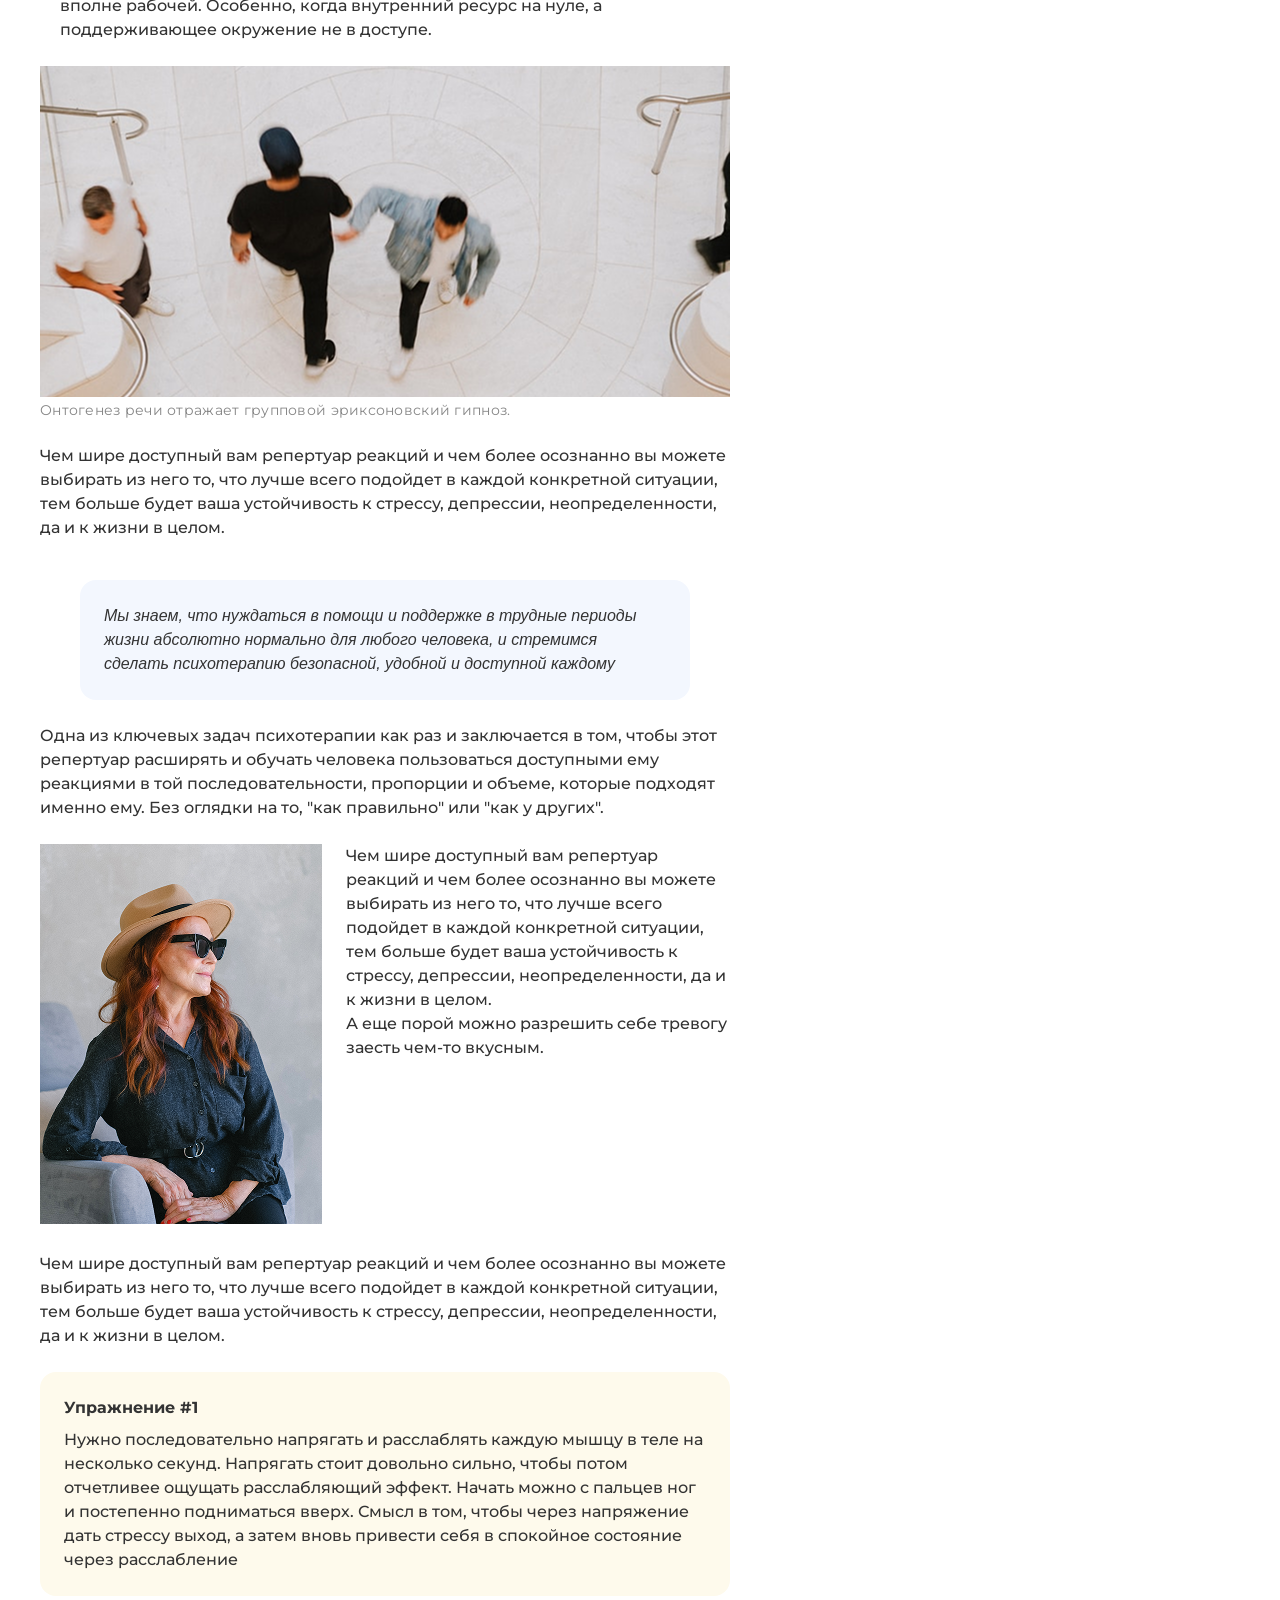
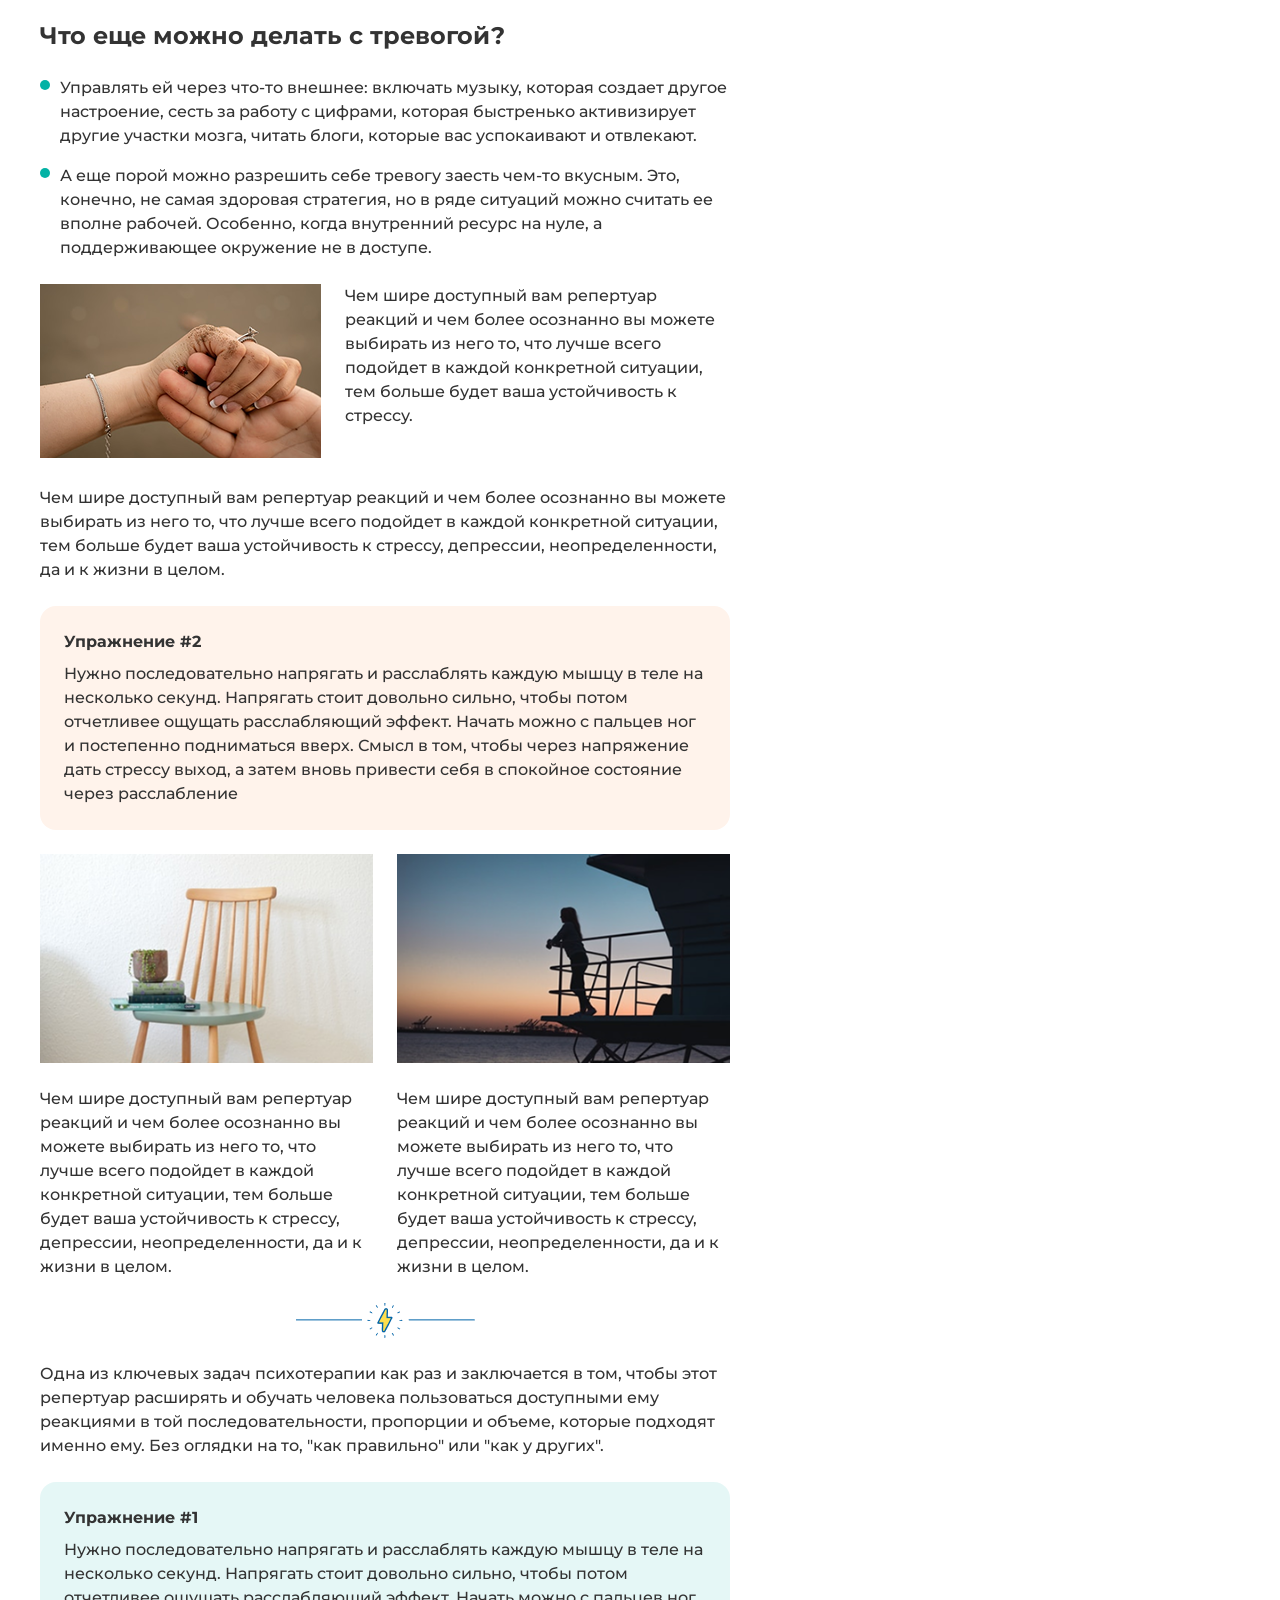
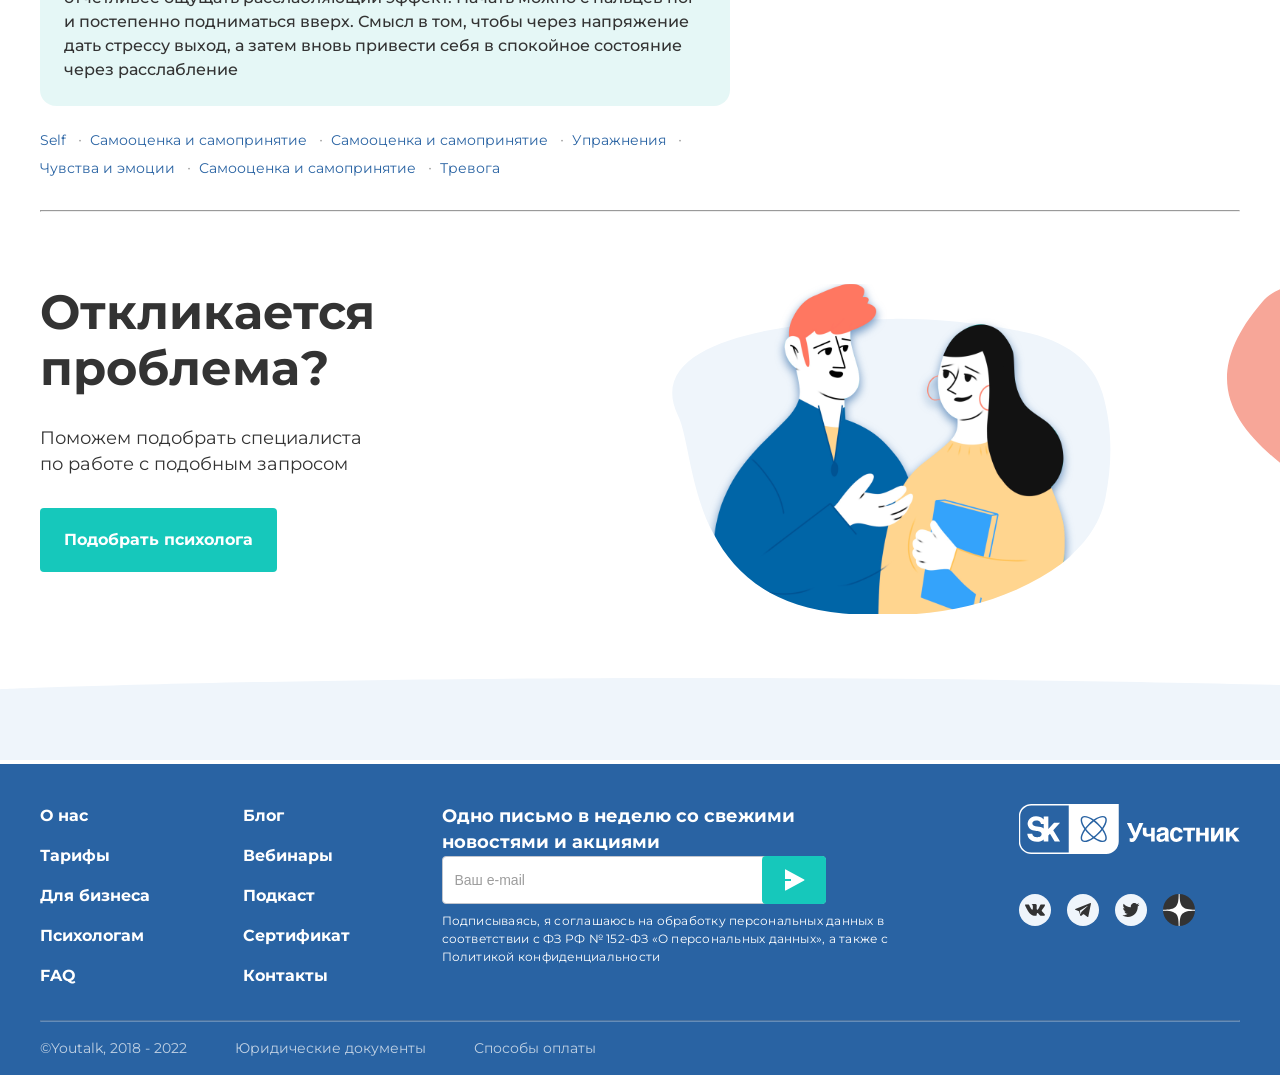
==== commit b0e8c5bb: "add bottom section" ====
--- a/article.html
+++ b/article.html
@@ -285,18 +285,21 @@
                 
             </aside>
         </div>
-
-        <hr class="page__divider">
-
-        <section class="page__find-help">
-            <h1>Откликается проблема?</h1>
-            <p>Поможем подобрать специалиста по работе с подобным запросом</p>
-            <button class="page__find-help-btn">Подобрать психолога</button>
-            <div class="page__find-help-image">
-                <img src="images/help.svg" alt="Откликается проблема?">
-                <img src="images/bean.svg" alt="Откликается проблема?">
-            </div>
-        </section>
+        <div class="container page__bottom">
+            <hr class="page__divider">
+
+            <section class="page__find-help">
+                <div class="page__find-help-content">
+                    <h1>Откликается проблема?</h1>
+                    <p>Поможем подобрать специалиста по работе с подобным запросом</p>
+                    <button class="page__find-help-btn">Подобрать психолога</button>
+                </div>
+
+                <div class="page__find-help-image">
+                    <img src="images/bottom.svg" alt="Откликается проблема?">
+                </div>
+            </section>
+        </div>
     </main>
 
     <img src="images/vector.svg" alt="Откликается проблема?">
--- a/styles.css
+++ b/styles.css
@@ -965,4 +965,58 @@
     color: #fff;
 }
 
-
+/* Page Bottom */
+
+.page__divider {
+    margin-top: 32px;
+    stroke-width: 1px;
+    stroke: #dedede;
+    margin-bottom: 72px;
+}
+
+.page__find-help {
+    display: flex;
+    justify-content: space-between;
+    align-items: flex-start;
+}
+
+
+.page__find-help-content > h1 {
+    margin: 0;
+    font-weight: 700;
+    font-size: 48px;
+    line-height: 117%;
+    color: var(--text-color);
+}
+
+.page__find-help-content > p {
+    font-weight: 400;
+    font-size: 18px;
+    line-height: 144%;
+    color: var(--text-color);
+}
+
+.page__find-help-content {
+    display: flex;
+    flex-direction: column;
+    align-items: flex-start;
+    gap: 12px;
+    width: 349px;
+}
+
+.page__find-help-btn {
+    border-radius: 4px;
+    padding: 20px 24px;
+    background: #16c8bb;
+    font-weight: 700;
+    font-size: 16px;
+    line-height: 150%;
+    color: #fff;
+    cursor: pointer;
+}
+
+.page__find-help-image {
+    margin-right: calc(-1 * ((100vw - 1200px) / 2));
+}
+
+
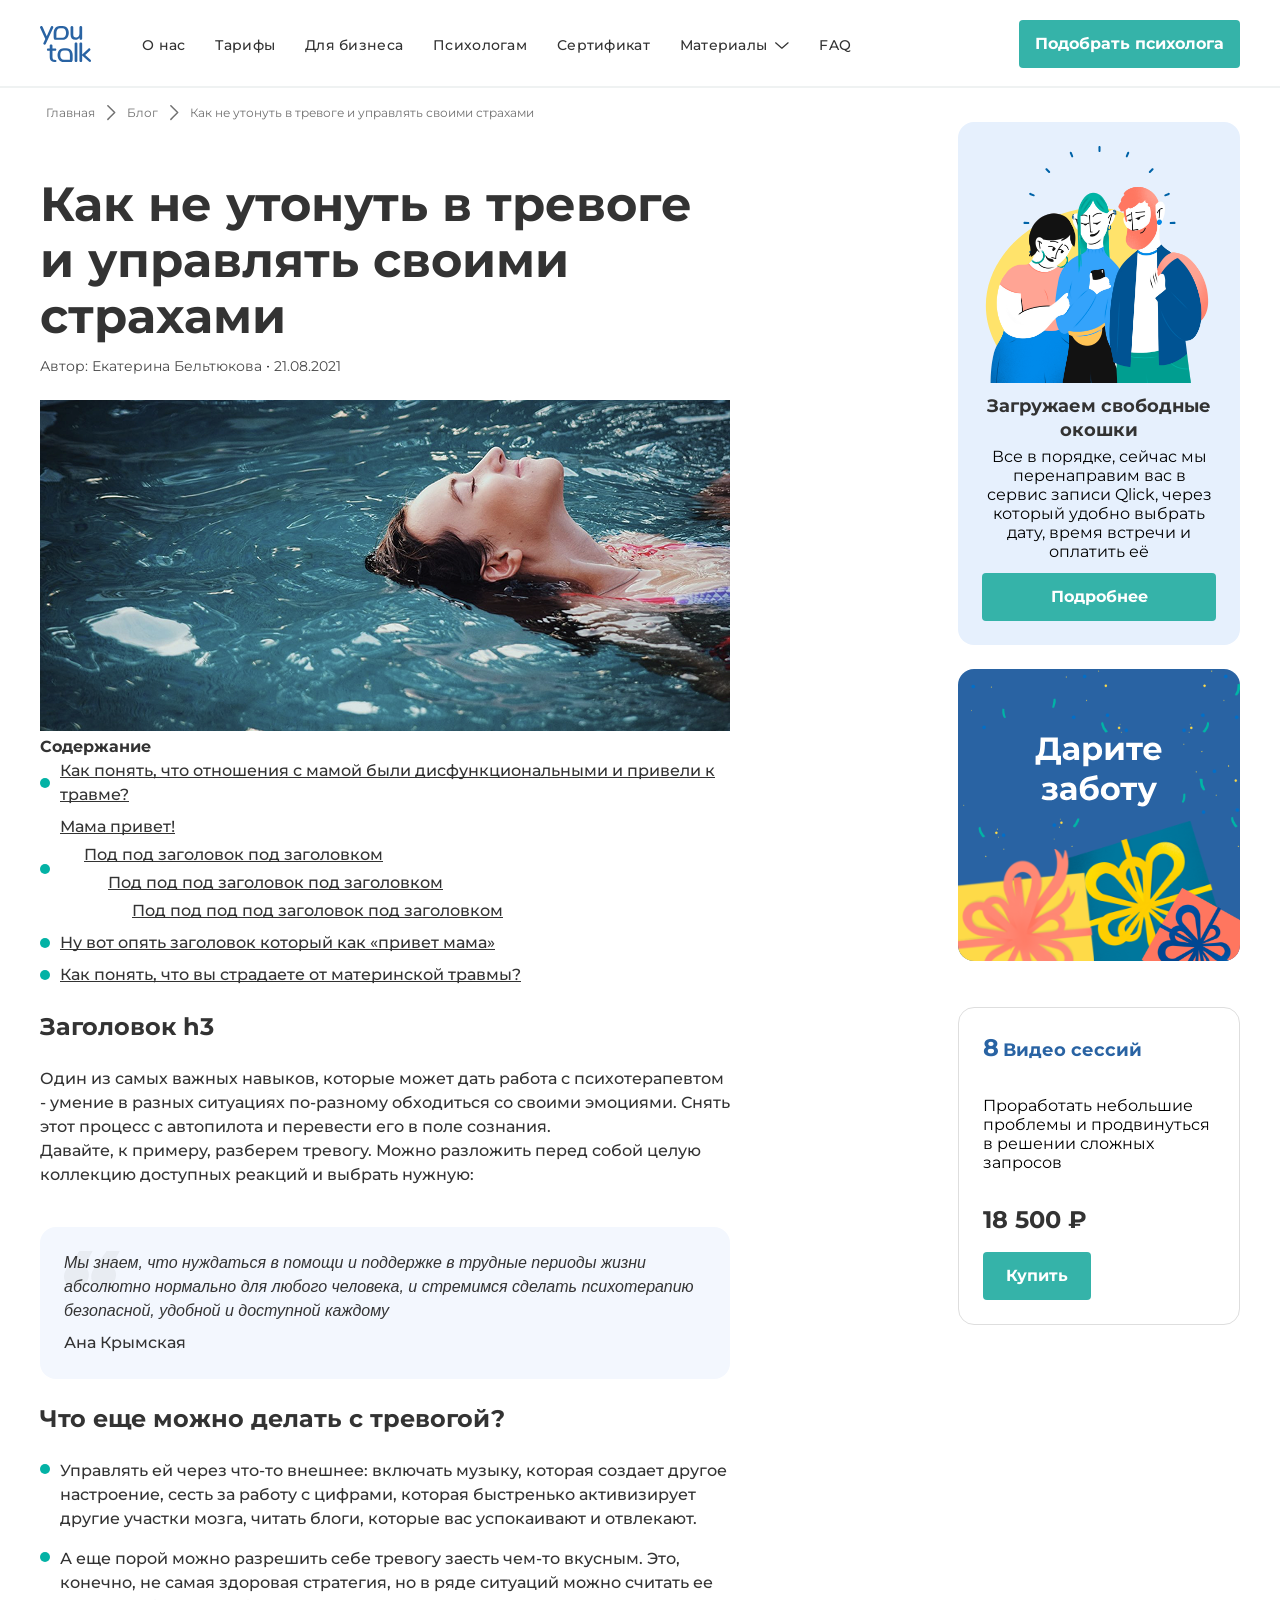
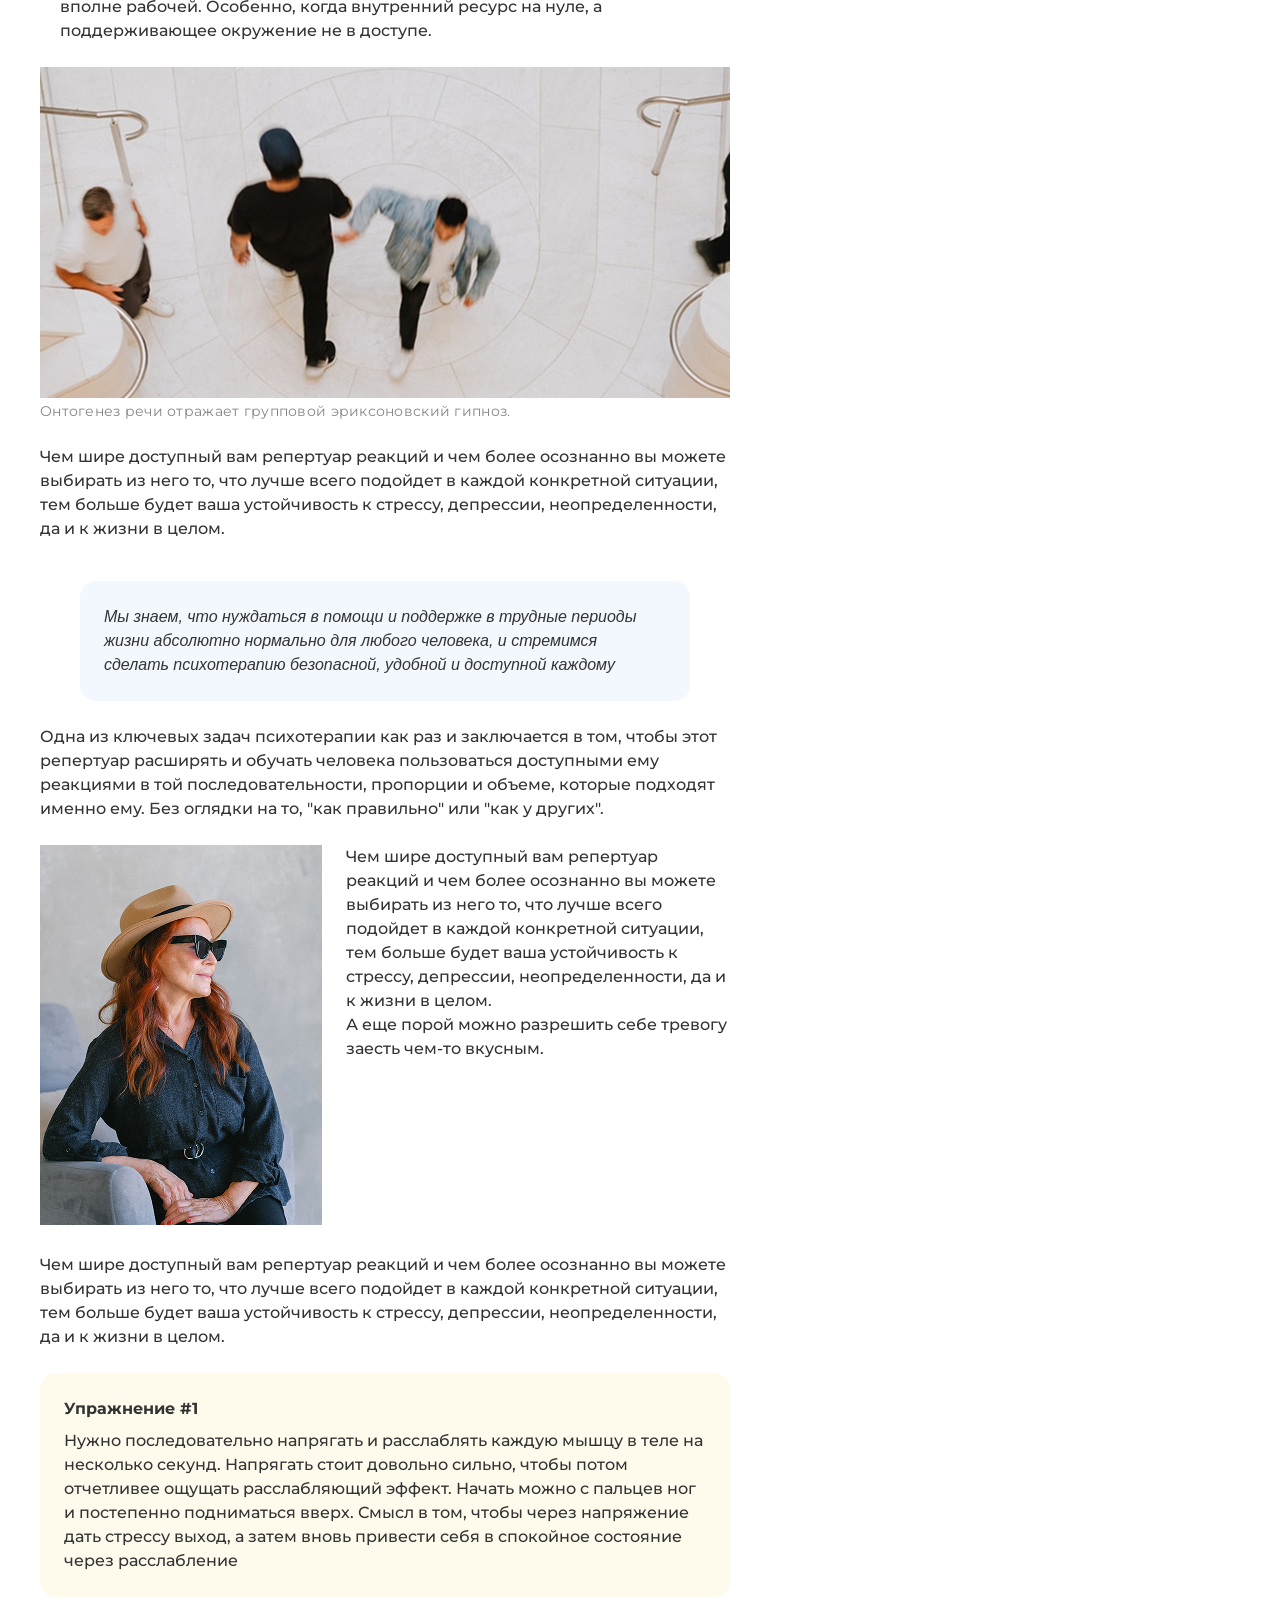
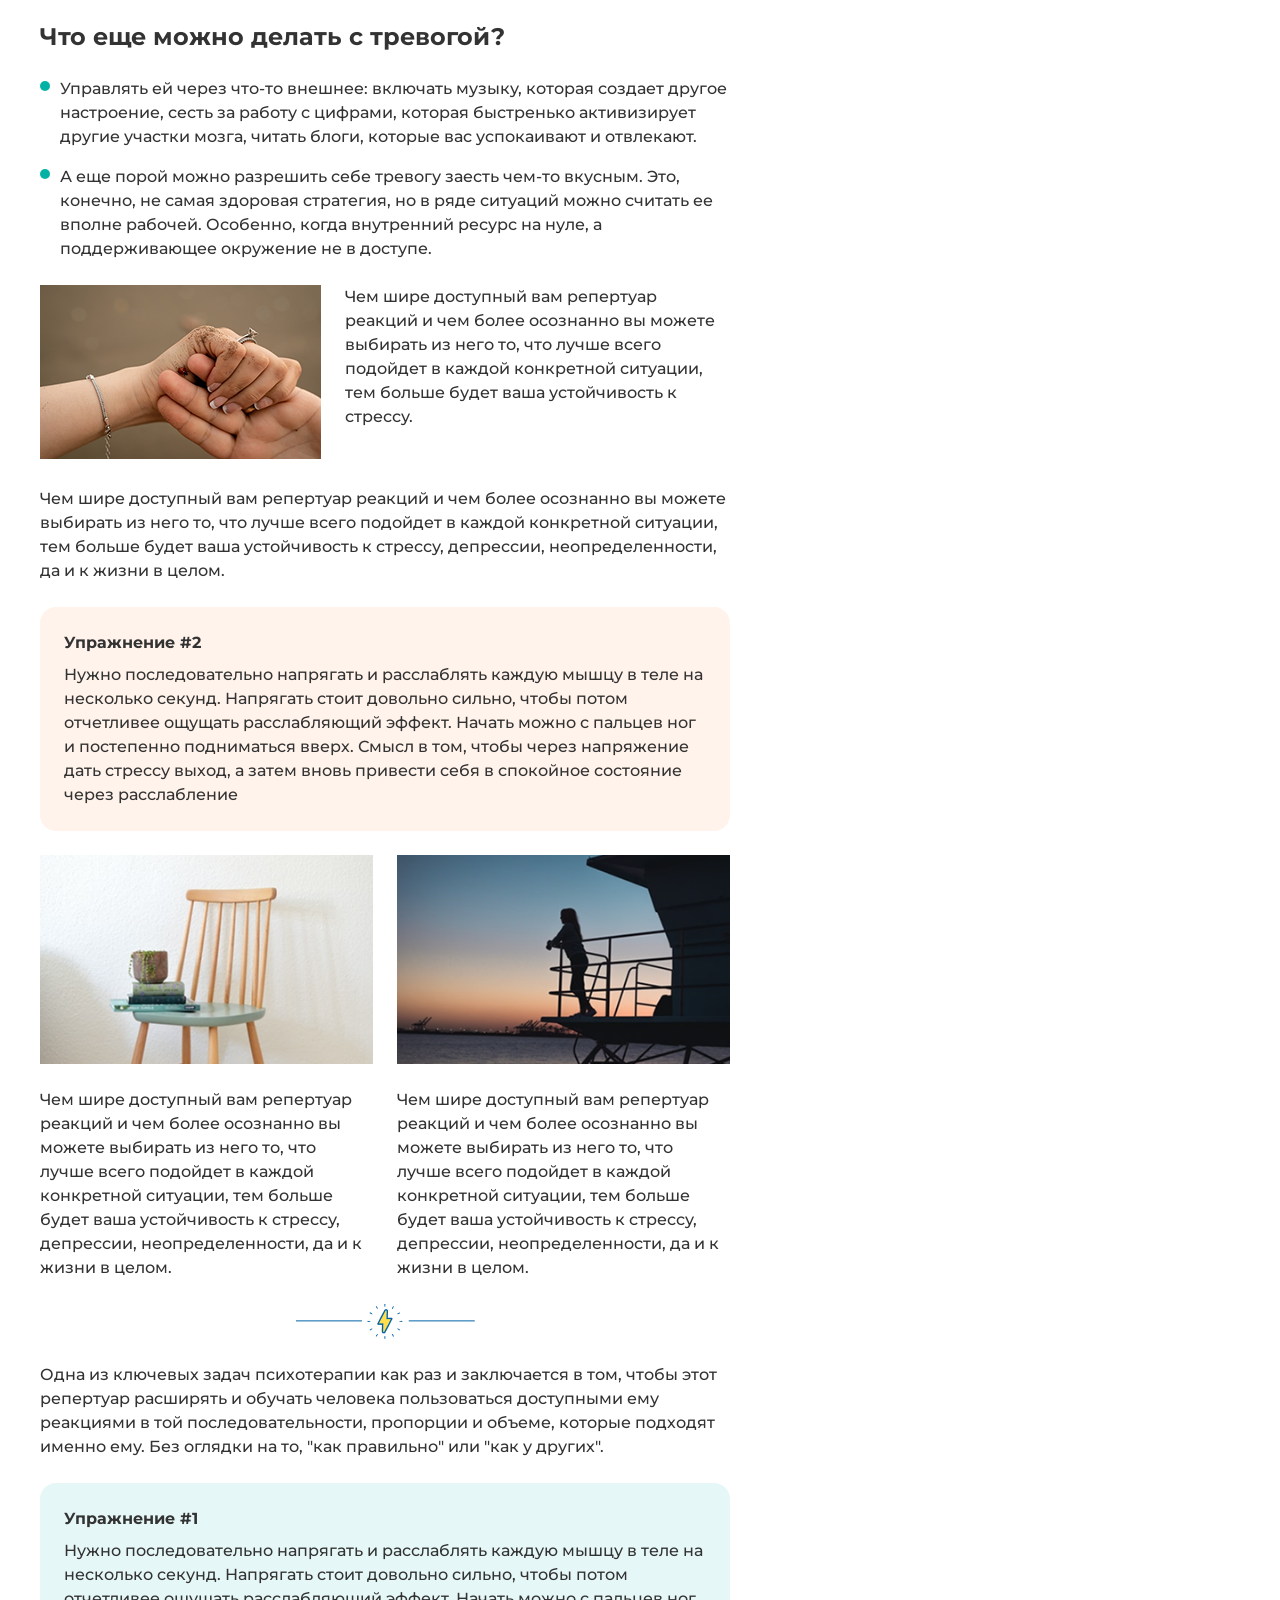
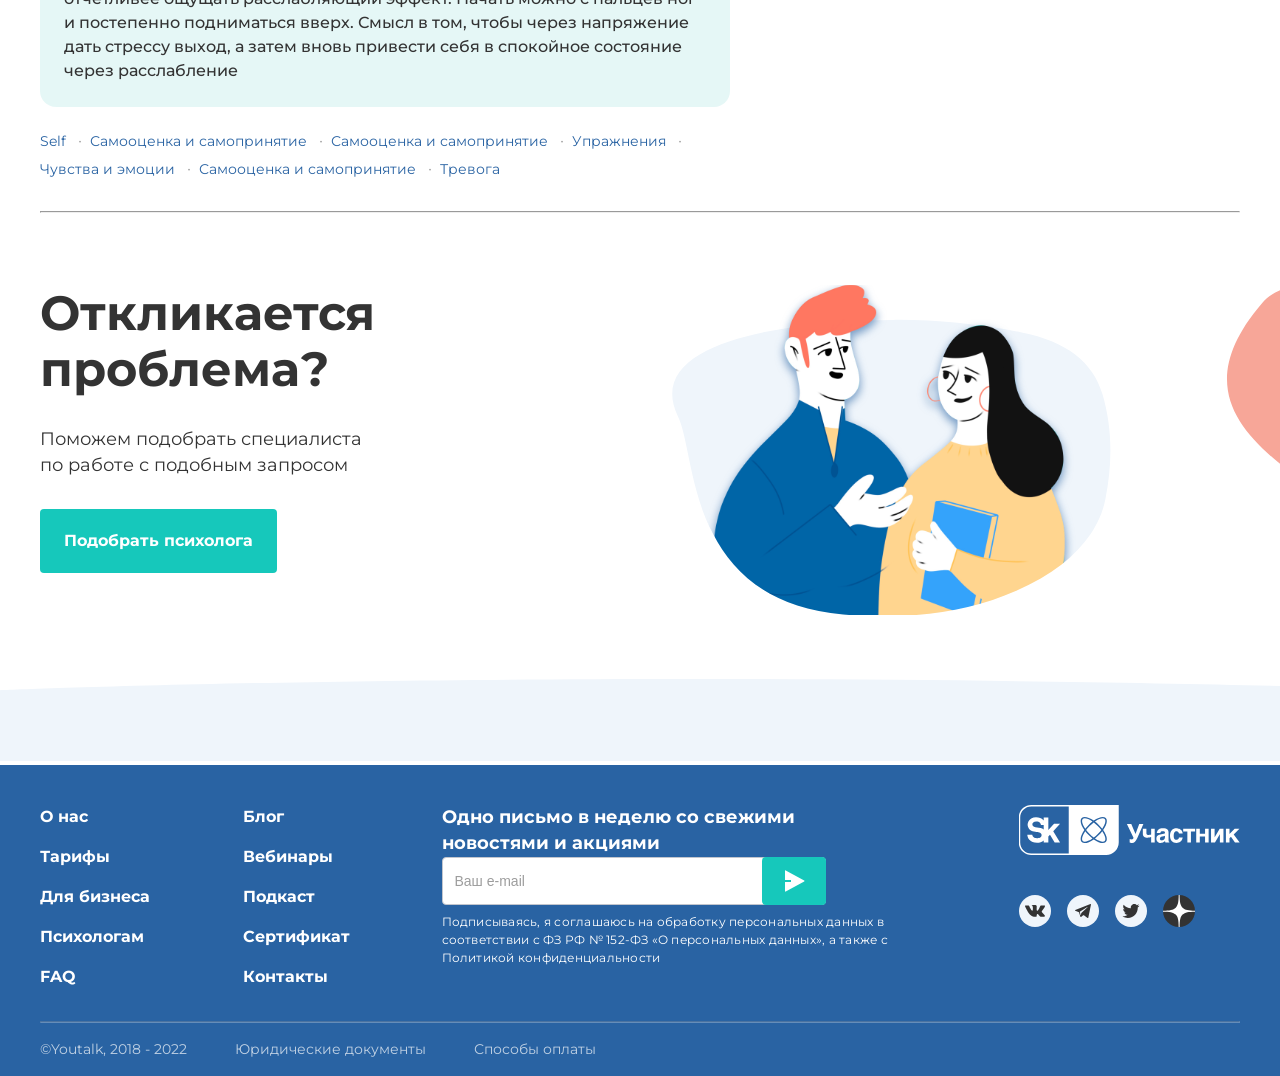
==== commit 4da7f6ce: "add more cards" ====
--- a/article.html
+++ b/article.html
@@ -274,13 +274,27 @@
                 </div>
             </article>
             <aside class="page__sidebar">
-                <div class="page__appointment">
+                <div class="page__appointment card">
                     <img class="page__appointment-image" src="images/loading-image.svg" alt="Загружаем свободные окошки"></img>
                     <div class="page__appointment-description">
                         <h5 class="page__appointment-heading">Загружаем свободные окошки</h5>
                         <p class="page__appointment-content">Все в порядке, сейчас мы перенаправим вас в сервис записи Qlick, через который удобно выбрать дату, время встречи и оплатить её</p>
                     </div>
-                    <button class="page__appointment-btn">Подробнее</button>
+                    <button class="page__appointment-btn btn">Подробнее</button>
+                </div>
+
+                <div class="page__gift">
+                    <img src="images/gift.svg" alt="gift">
+                </div>
+
+                <div class="page__offer card">
+                    <div class="page__offer-heading">
+                        <span class="page__offer-digit">8</span>
+                        <span class="page__offer-sessions">Видео сессий</span>
+                    </div>
+                    <p class="page__offer-content">Проработать небольшие проблемы и продвинуться в решении сложных запросов</p>
+                    <p class="page__offer-price">18 500 ₽</p>
+                    <button class="page__offer-btn btn">Купить</button>
                 </div>
                 
             </aside>
--- a/styles.css
+++ b/styles.css
@@ -919,17 +919,20 @@
     align-items: flex-end;
 }
 
+.card {
+    border-radius: 16px;
+    width: 282px;
+    padding: 24px;
+    display: flex;
+    flex-direction: column;
+}
+
 .page__appointment {
-    border-radius: 16px;
     overflow: hidden;
-    width: 282px;
     background: #e6f0fd;
-    padding: 24px;
     text-align: center;
-    display: flex;
-    flex-direction: column;
     gap: 12px;
-    
+    margin-bottom: 24px;
 }
 
 .page__appointment-description {
@@ -955,7 +958,7 @@
     display: block;
 }
 
-.page__appointment-btn {
+.btn {
     border-radius: 4px;
     padding: 12px 16px;
     background: #35b3a9;
@@ -963,6 +966,50 @@
     font-size: 16px;
     line-height: 150%;
     color: #fff;
+}
+
+.page__gift {
+    margin-bottom: 42px;
+}
+
+.page__offer {
+    border: 1px solid #DEDEDE;
+    gap: 16px;
+}
+
+.page__offer-heading {
+    color: #2963a3;
+}
+
+.page__offer-digit {
+    font-weight: 700;
+    font-size: 24px;
+    line-height: 133%;
+}
+
+.page__offer-sessions {
+    font-weight: 700;
+    font-size: 18px;
+    line-height: 144%;
+}
+
+.page__offer-promo {
+    font-weight: 400;
+    font-size: 14px;
+    line-height: 143%;
+    color: #011632;
+}
+
+.page__offer-price {
+    margin: 0;
+    font-weight: 700;
+    font-size: 24px;
+    line-height: 133%;
+    color: var(--text-color);
+}
+
+.page__offer-btn {
+    width: 108px;
 }
 
 /* Page Bottom */
